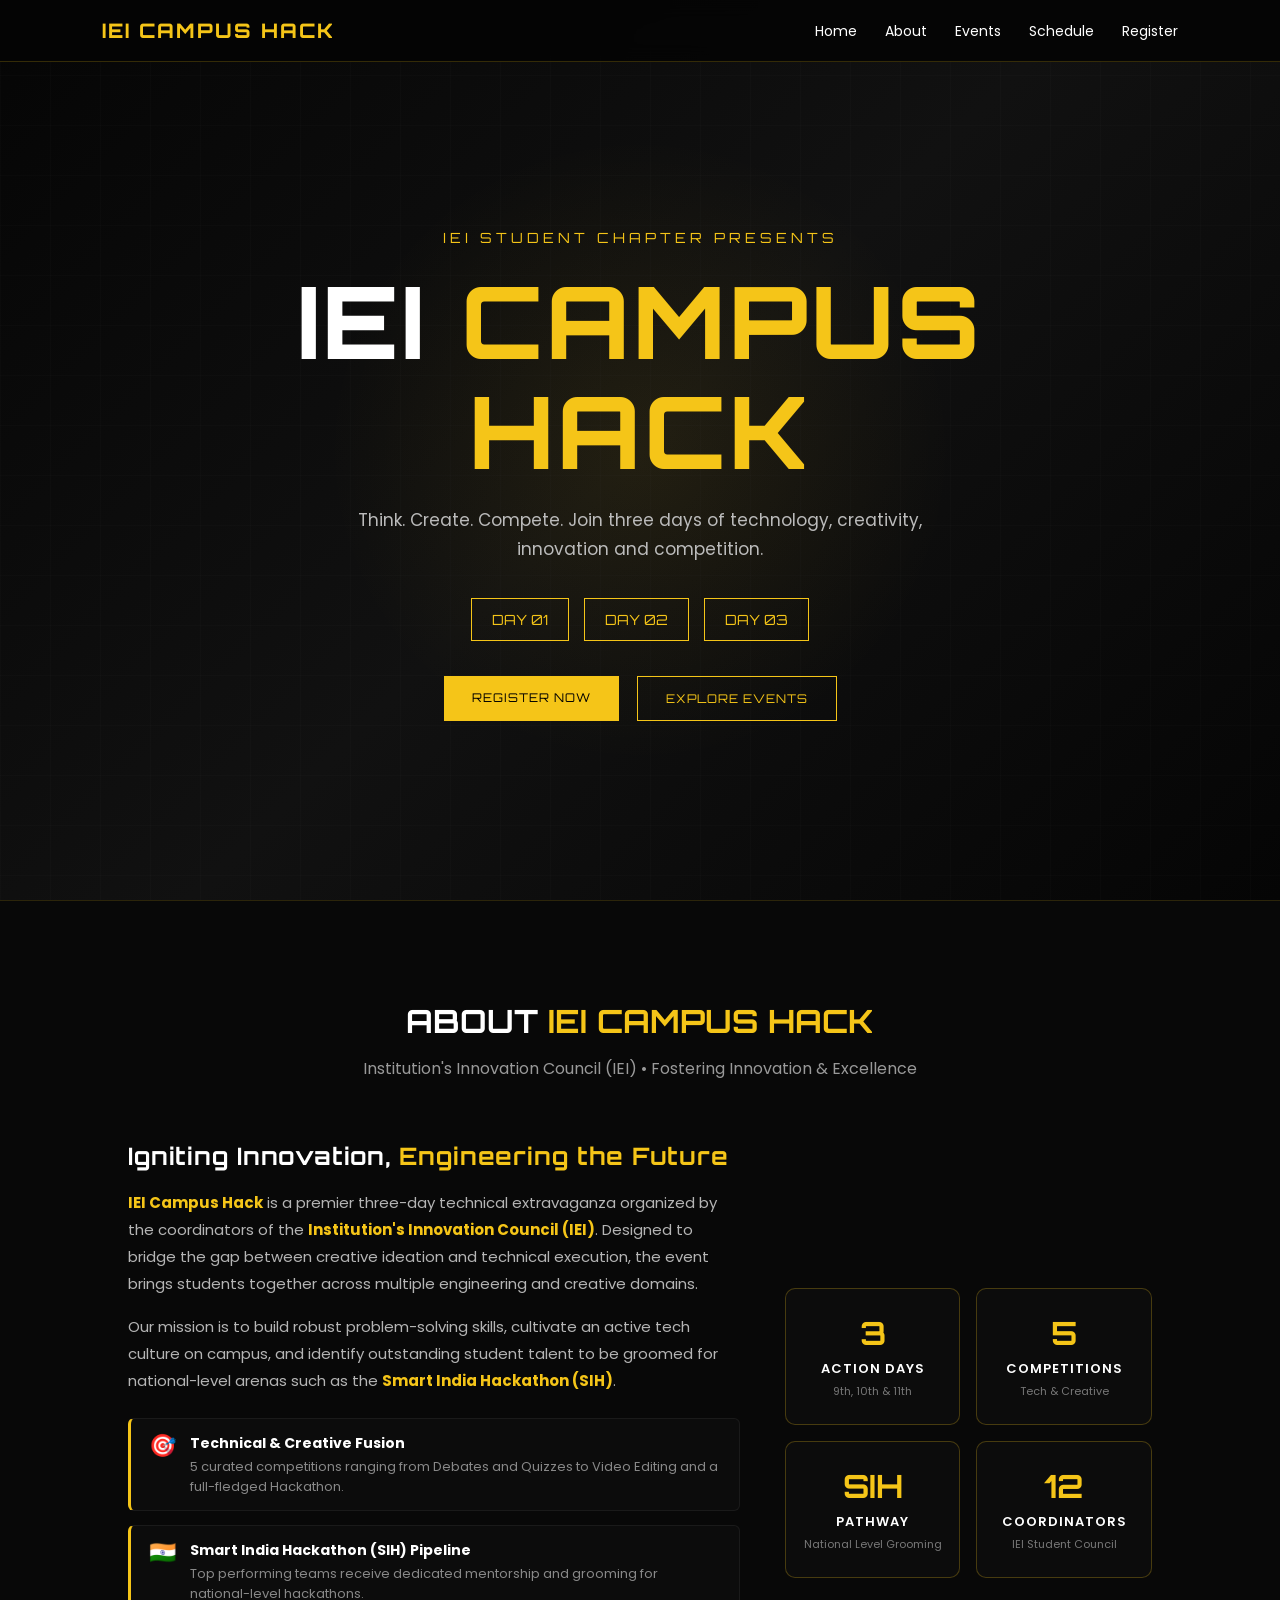
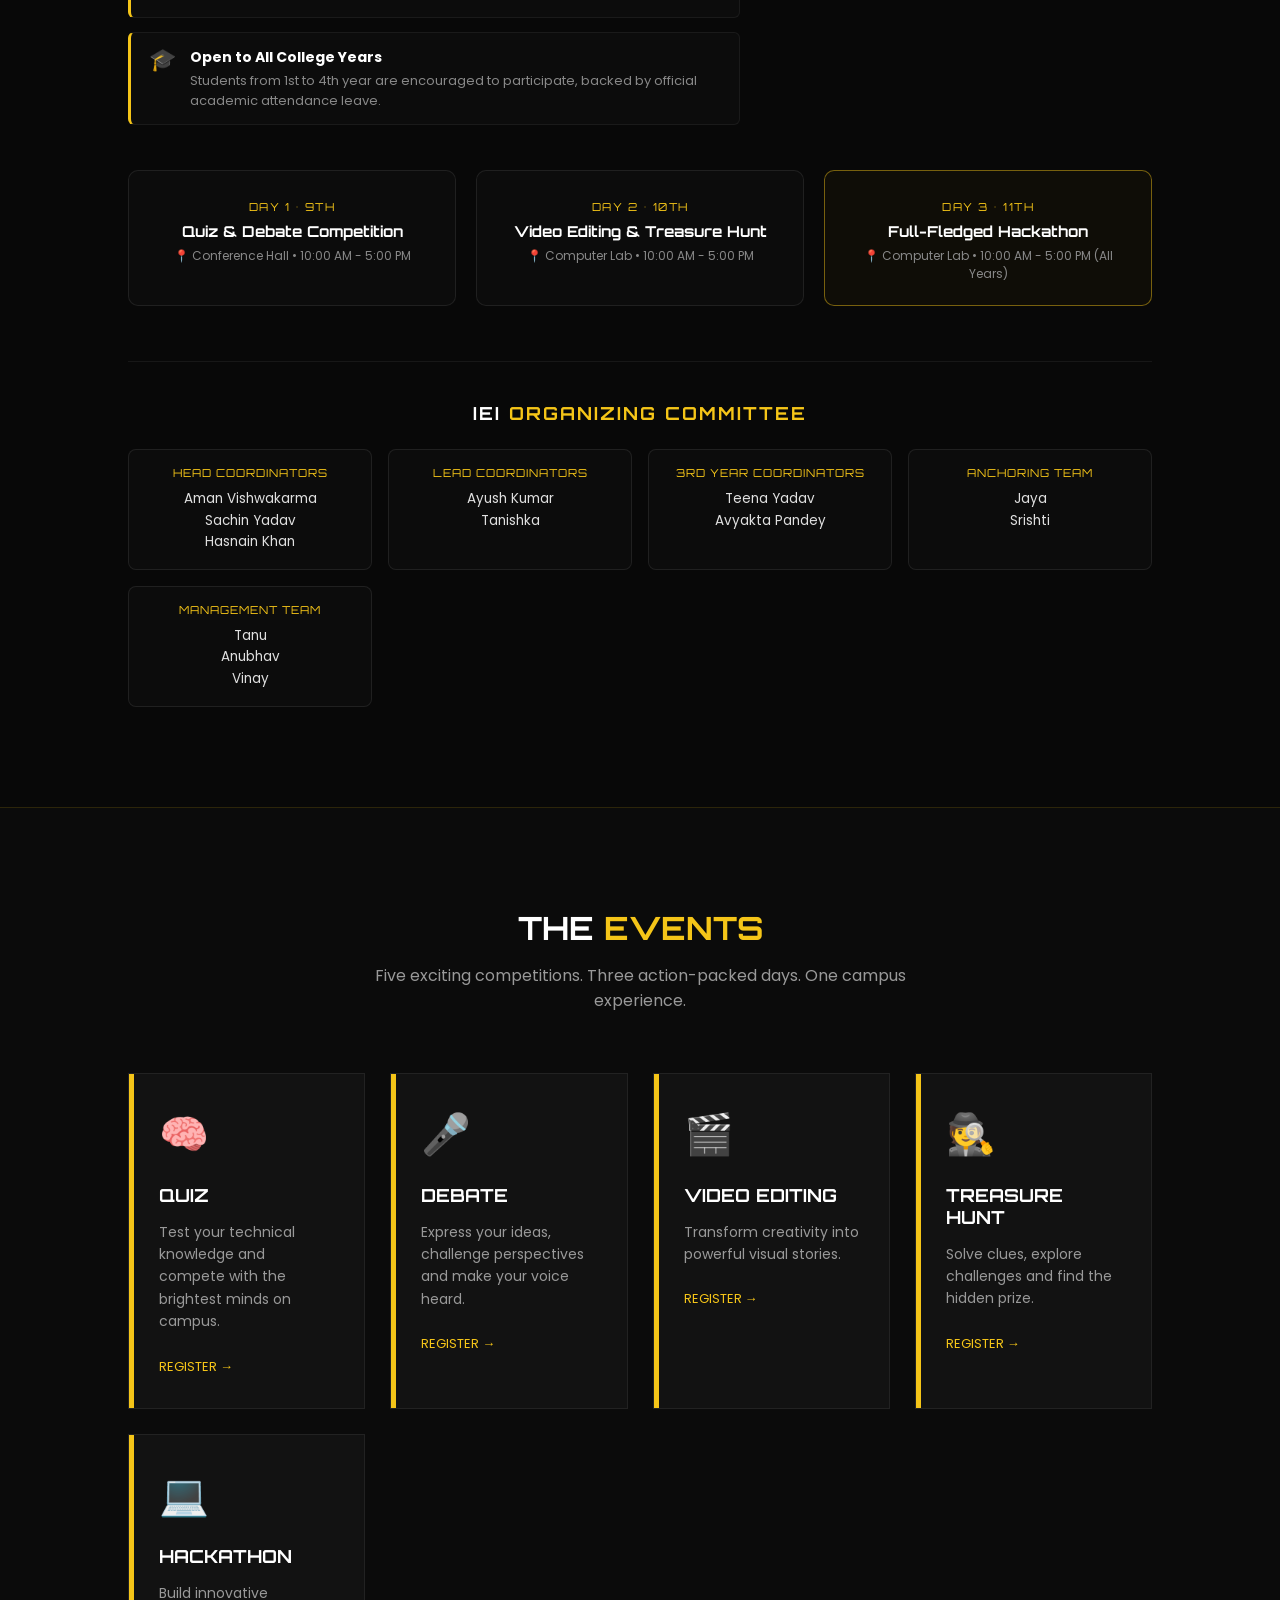
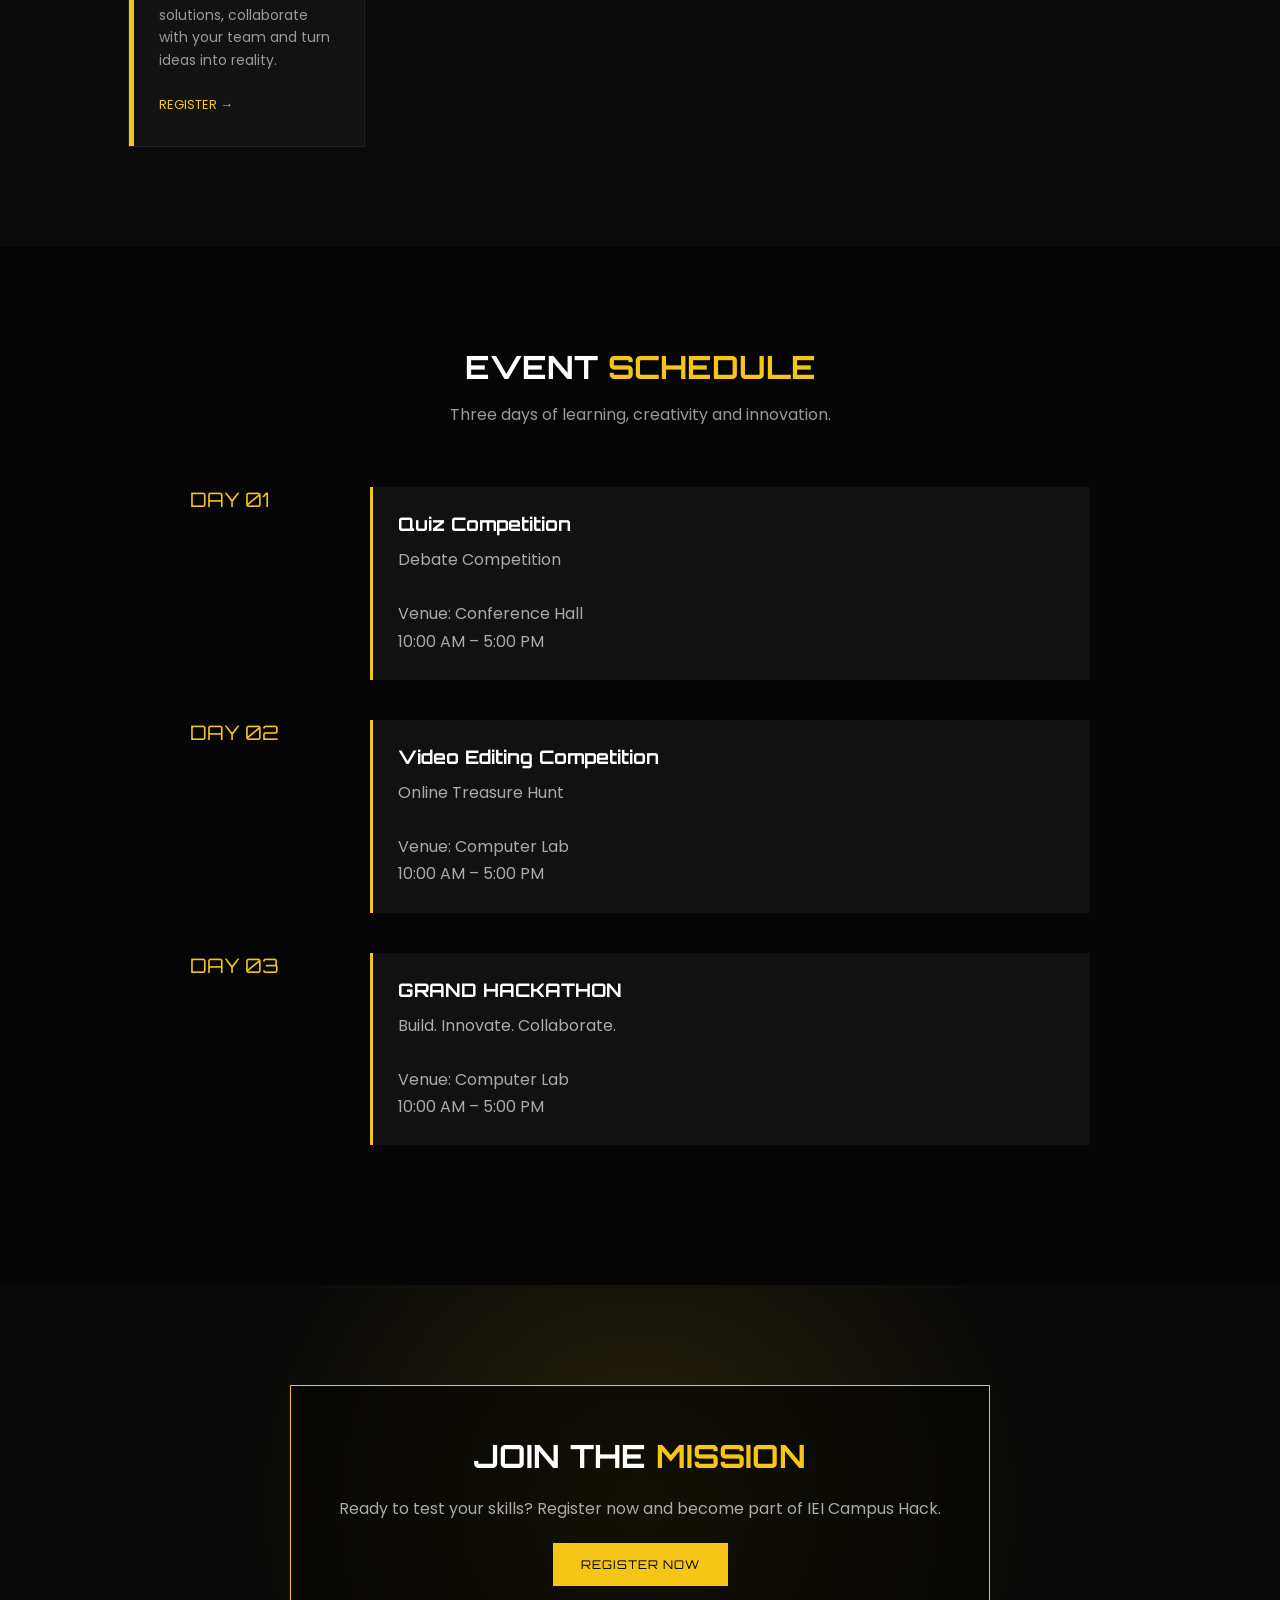
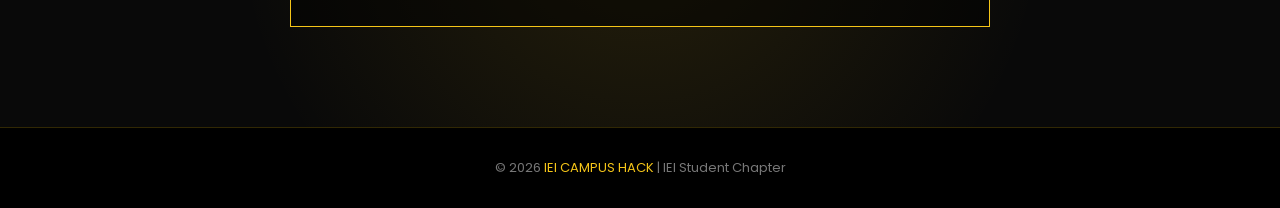
==== index.html @ ccffdd4f "about added" ====
<!DOCTYPE html>
<html lang="en">
<head>
    <meta charset="UTF-8">
    <meta http-equiv="refresh" content="0; url=landing_page.html">
    <title>IEI Campus Hack 2026</title>
    <script>
        window.location.replace("landing_page.html");
    </script>
</head>
<body>
    <p>Redirecting to <a href="landing_page.html">IEI Campus Hack 2026</a>...</p>
</body>
</html>
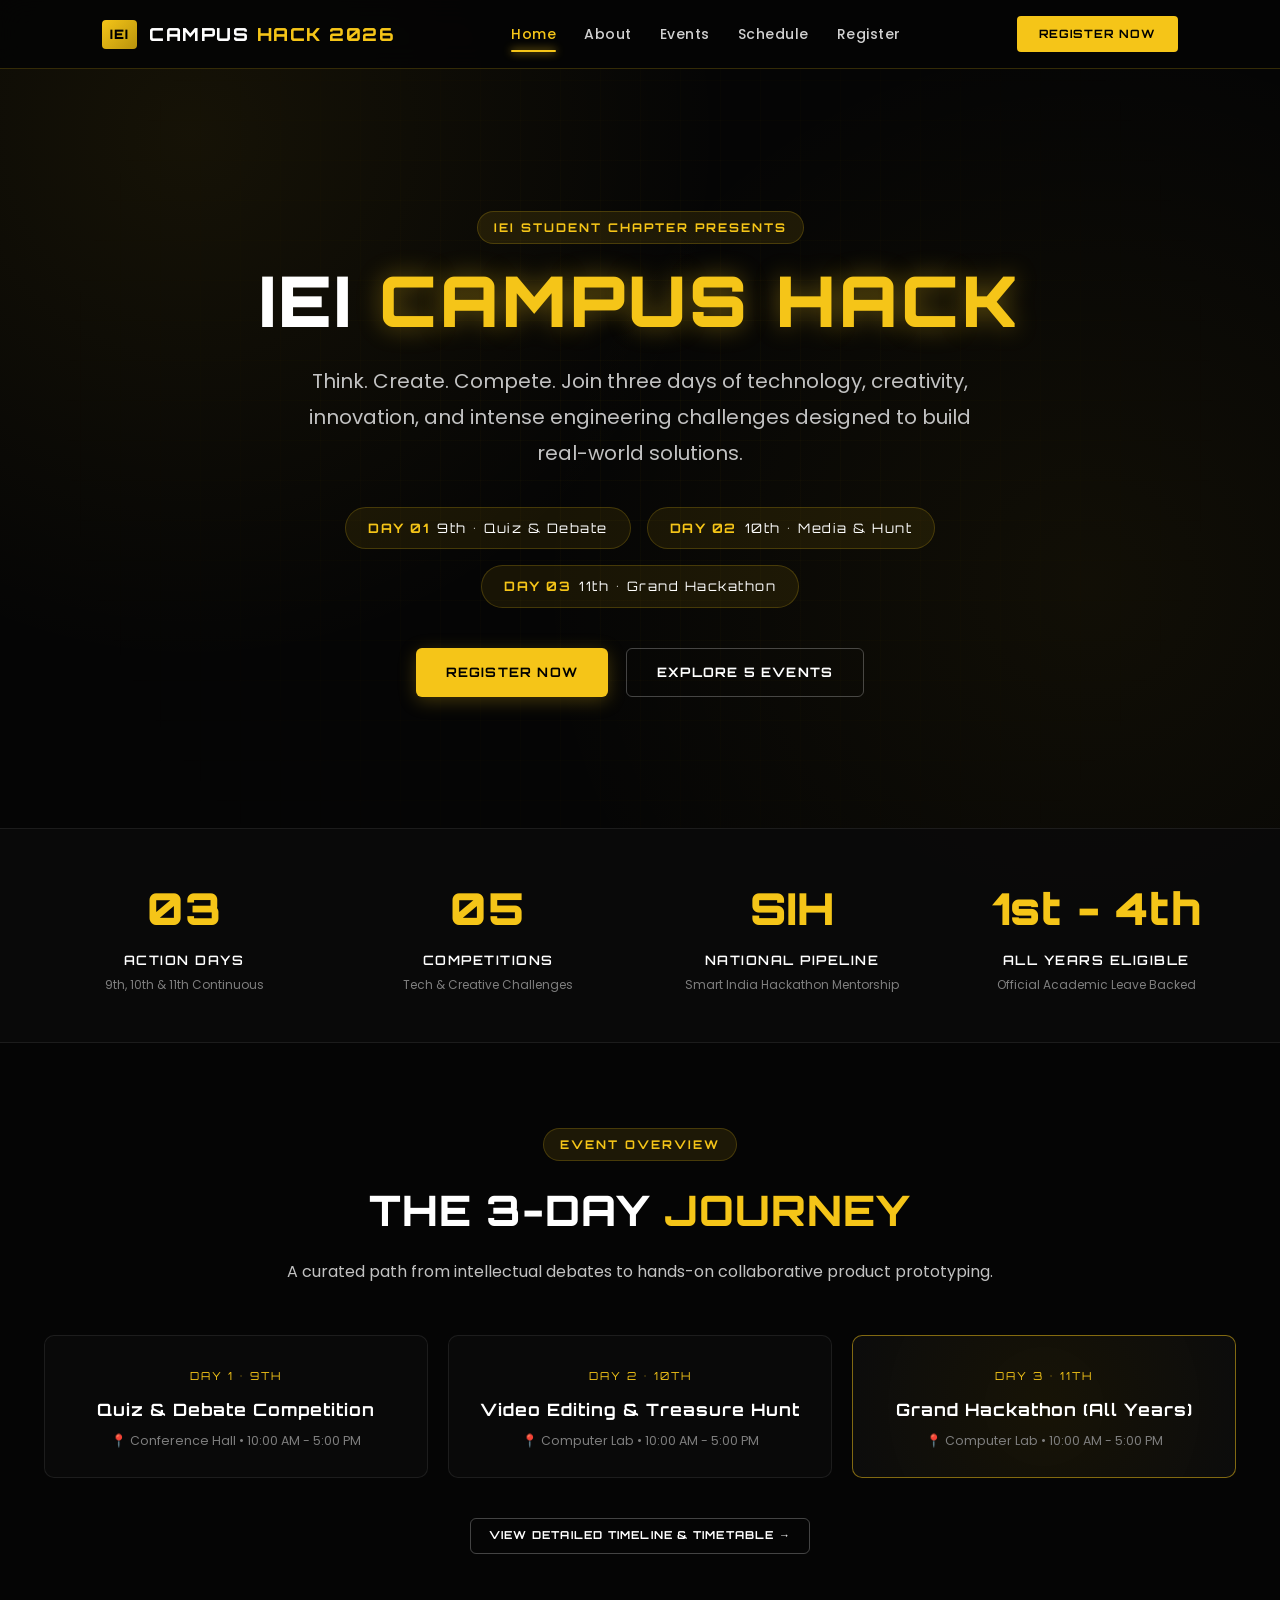
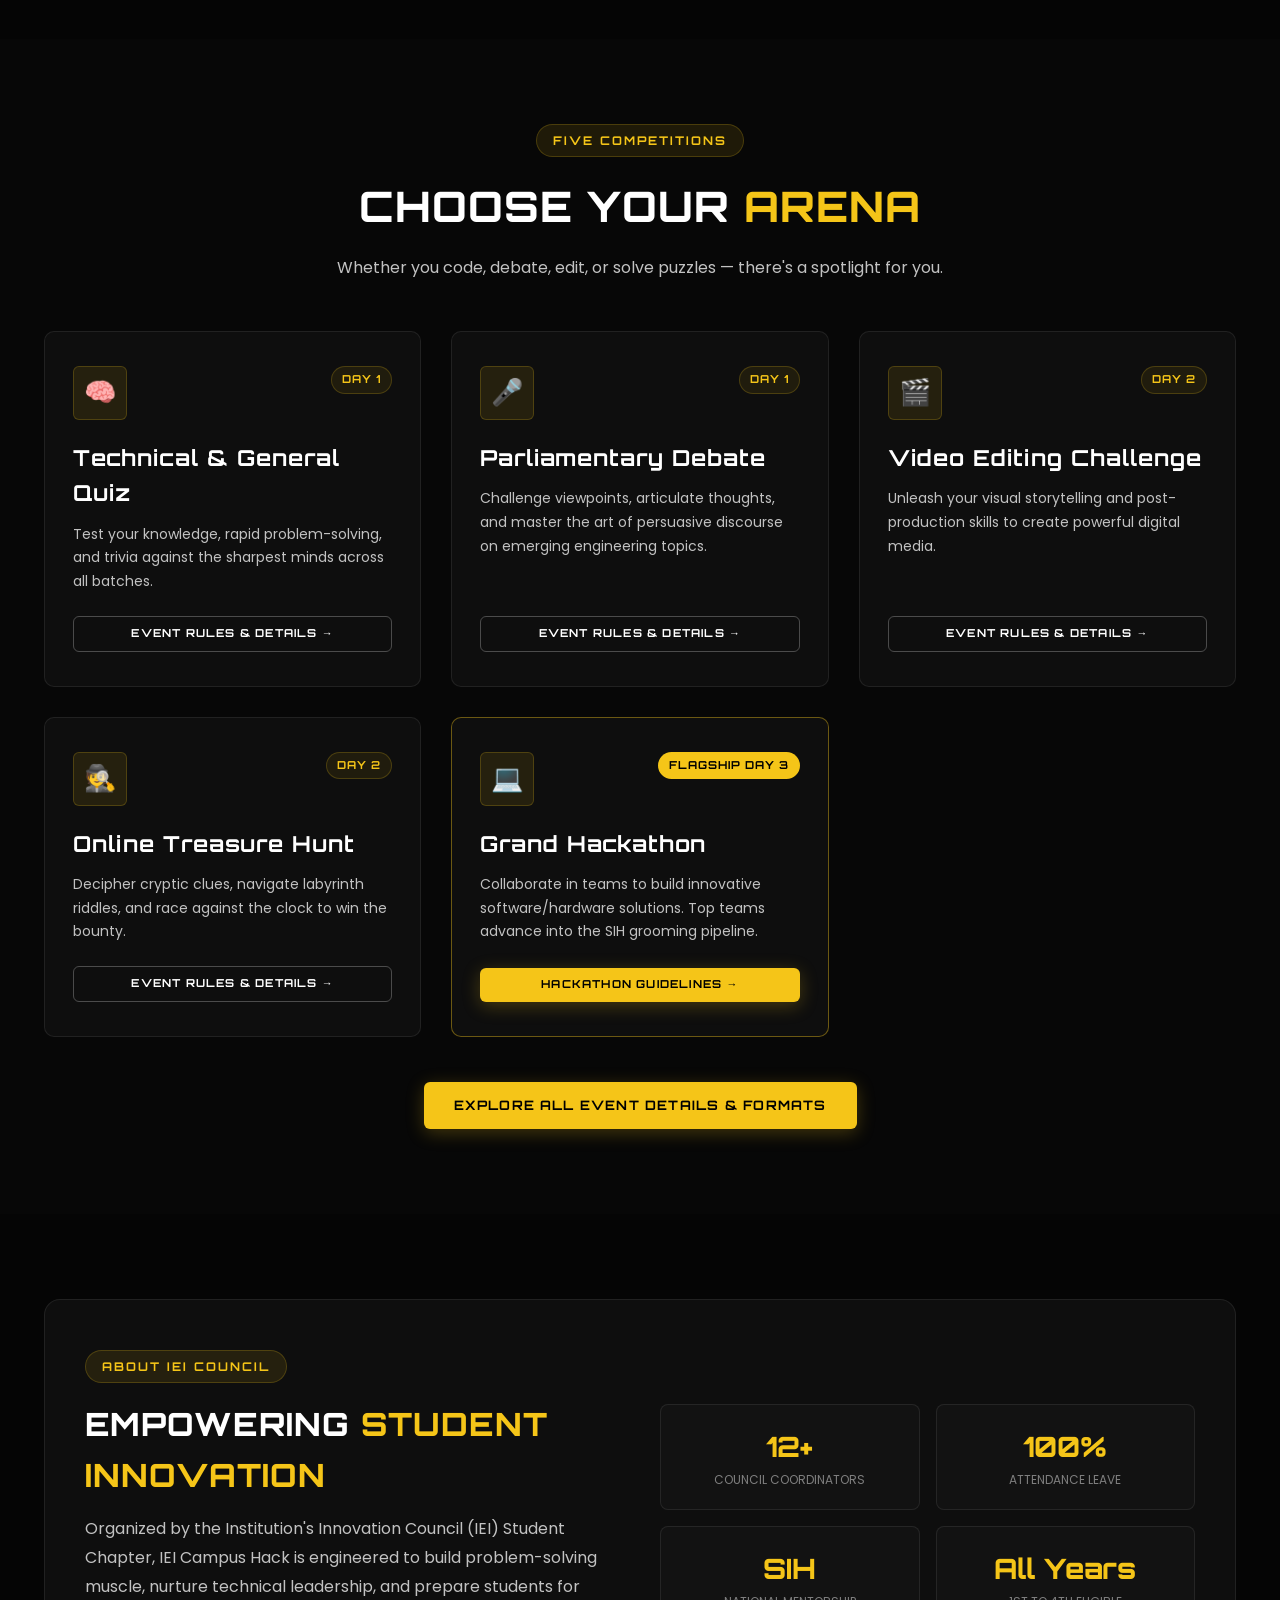
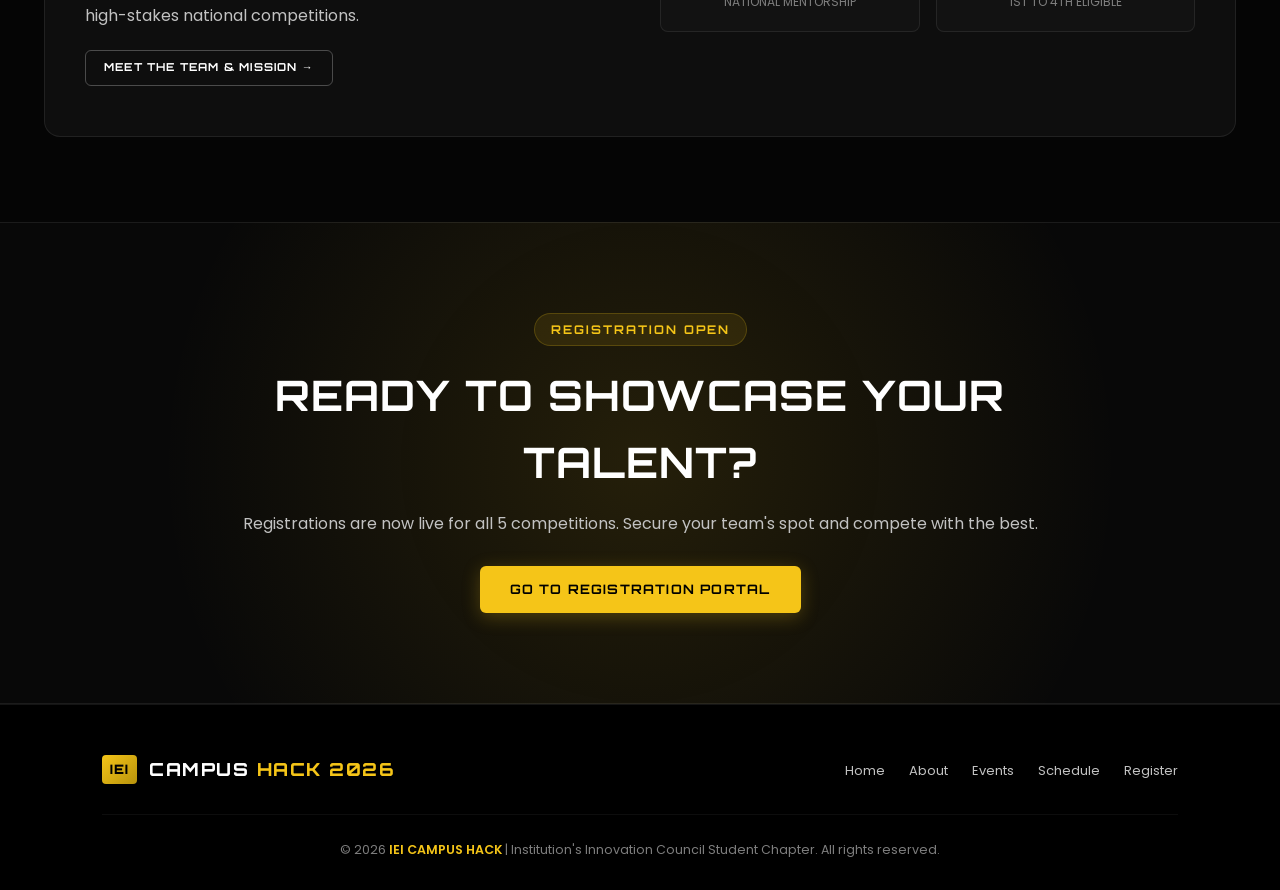
==== commit 94ad8866: "Google Forms added" ====
--- a/index.html
+++ b/index.html
@@ -2,13 +2,299 @@
 <html lang="en">
 <head>
     <meta charset="UTF-8">
-    <meta http-equiv="refresh" content="0; url=landing_page.html">
-    <title>IEI Campus Hack 2026</title>
-    <script>
-        window.location.replace("landing_page.html");
-    </script>
+    <meta name="viewport" content="width=device-width, initial-scale=1.0">
+    <title>IEI Campus Hack 2026 | Think. Create. Compete.</title>
+    <meta name="description" content="Official website of IEI Campus Hack 2026. A premier 3-day technical fest featuring Quiz, Debate, Video Editing, Treasure Hunt, and Grand Hackathon.">
+    <link rel="stylesheet" href="css/style.css">
 </head>
 <body>
-    <p>Redirecting to <a href="landing_page.html">IEI Campus Hack 2026</a>...</p>
+
+    <!-- =========================
+         NAVBAR
+    ========================== -->
+    <nav>
+        <a href="index.html" class="nav-brand">
+            <span class="logo-badge">IEI</span>
+            <div class="logo-text">CAMPUS <span>HACK 2026</span></div>
+        </a>
+
+        <ul class="nav-links">
+            <li><a href="index.html" class="active">Home</a></li>
+            <li><a href="about.html">About</a></li>
+            <li><a href="events.html">Events</a></li>
+            <li><a href="schedule.html">Schedule</a></li>
+            <li><a href="register.html">Register</a></li>
+        </ul>
+
+        <div style="display: flex; align-items: center; gap: 14px;">
+            <a href="register.html" class="nav-cta">REGISTER NOW</a>
+            <button class="mobile-menu-btn" aria-label="Toggle navigation menu">☰</button>
+        </div>
+    </nav>
+
+    <main>
+        <!-- =========================
+             HERO SECTION
+        ========================== -->
+        <section class="home-hero">
+            <div class="home-hero-content">
+                <div class="section-tag">IEI STUDENT CHAPTER PRESENTS</div>
+                <h1>IEI <span>CAMPUS HACK</span></h1>
+                <p class="lead">
+                    Think. Create. Compete. Join three days of technology, creativity, innovation, and intense engineering challenges designed to build real-world solutions.
+                </p>
+
+                <div class="hero-dates-strip">
+                    <div class="date-pill">
+                        <strong>DAY 01</strong> 9th • Quiz & Debate
+                    </div>
+                    <div class="date-pill">
+                        <strong>DAY 02</strong> 10th • Media & Hunt
+                    </div>
+                    <div class="date-pill">
+                        <strong>DAY 03</strong> 11th • Grand Hackathon
+                    </div>
+                </div>
+
+                <div class="hero-cta-buttons">
+                    <a href="register.html" class="btn btn-primary">REGISTER NOW</a>
+                    <a href="events.html" class="btn btn-secondary">EXPLORE 5 EVENTS</a>
+                </div>
+            </div>
+        </section>
+
+        <!-- =========================
+             STATS STRIP
+        ========================== -->
+        <section class="stats-strip">
+            <div class="container">
+                <div class="stats-grid">
+                    <div class="stat-item">
+                        <h3>03</h3>
+                        <p>Action Days</p>
+                        <span>9th, 10th & 11th Continuous</span>
+                    </div>
+                    <div class="stat-item">
+                        <h3>05</h3>
+                        <p>Competitions</p>
+                        <span>Tech & Creative Challenges</span>
+                    </div>
+                    <div class="stat-item">
+                        <h3>SIH</h3>
+                        <p>National Pipeline</p>
+                        <span>Smart India Hackathon Mentorship</span>
+                    </div>
+                    <div class="stat-item">
+                        <h3>1st - 4th</h3>
+                        <p>All Years Eligible</p>
+                        <span>Official Academic Leave Backed</span>
+                    </div>
+                </div>
+            </div>
+        </section>
+
+        <!-- =========================
+             3-DAY JOURNEY OVERVIEW
+        ========================== -->
+        <section class="section-padding">
+            <div class="container">
+                <div class="section-header">
+                    <div class="section-tag">Event Overview</div>
+                    <h2 class="section-title">THE 3-DAY <span>JOURNEY</span></h2>
+                    <p class="section-subtitle">A curated path from intellectual debates to hands-on collaborative product prototyping.</p>
+                </div>
+
+                <div class="day-overview-strip">
+                    <div class="day-badge-card">
+                        <span class="day-tag">Day 1 • 9th</span>
+                        <h4>Quiz & Debate Competition</h4>
+                        <small>📍 Conference Hall • 10:00 AM - 5:00 PM</small>
+                    </div>
+
+                    <div class="day-badge-card">
+                        <span class="day-tag">Day 2 • 10th</span>
+                        <h4>Video Editing & Treasure Hunt</h4>
+                        <small>📍 Computer Lab • 10:00 AM - 5:00 PM</small>
+                    </div>
+
+                    <div class="day-badge-card highlight">
+                        <span class="day-tag">Day 3 • 11th</span>
+                        <h4>Grand Hackathon (All Years)</h4>
+                        <small>📍 Computer Lab • 10:00 AM - 5:00 PM</small>
+                    </div>
+                </div>
+
+                <div style="text-align: center; margin-top: 30px;">
+                    <a href="schedule.html" class="btn btn-secondary btn-sm">VIEW DETAILED TIMELINE & TIMETABLE →</a>
+                </div>
+            </div>
+        </section>
+
+        <!-- =========================
+             FEATURED EVENTS TEASER
+        ========================== -->
+        <section class="section-padding" style="background: rgba(10, 10, 10, 0.5);">
+            <div class="container">
+                <div class="section-header">
+                    <div class="section-tag">Five Competitions</div>
+                    <h2 class="section-title">CHOOSE YOUR <span>ARENA</span></h2>
+                    <p class="section-subtitle">Whether you code, debate, edit, or solve puzzles — there's a spotlight for you.</p>
+                </div>
+
+                <div class="events-grid">
+                    <!-- QUIZ -->
+                    <div class="event-card">
+                        <div>
+                            <div class="event-card-header">
+                                <div class="event-icon-box">🧠</div>
+                                <span class="event-day-badge">DAY 1</span>
+                            </div>
+                            <h3>Technical & General Quiz</h3>
+                            <p>Test your knowledge, rapid problem-solving, and trivia against the sharpest minds across all batches.</p>
+                        </div>
+                        <div class="card-action">
+                            <a href="events.html#quiz" class="btn btn-secondary btn-sm" style="width: 100%;">EVENT RULES & DETAILS →</a>
+                        </div>
+                    </div>
+
+                    <!-- DEBATE -->
+                    <div class="event-card">
+                        <div>
+                            <div class="event-card-header">
+                                <div class="event-icon-box">🎤</div>
+                                <span class="event-day-badge">DAY 1</span>
+                            </div>
+                            <h3>Parliamentary Debate</h3>
+                            <p>Challenge viewpoints, articulate thoughts, and master the art of persuasive discourse on emerging engineering topics.</p>
+                        </div>
+                        <div class="card-action">
+                            <a href="events.html#debate" class="btn btn-secondary btn-sm" style="width: 100%;">EVENT RULES & DETAILS →</a>
+                        </div>
+                    </div>
+
+                    <!-- VIDEO EDITING -->
+                    <div class="event-card">
+                        <div>
+                            <div class="event-card-header">
+                                <div class="event-icon-box">🎬</div>
+                                <span class="event-day-badge">DAY 2</span>
+                            </div>
+                            <h3>Video Editing Challenge</h3>
+                            <p>Unleash your visual storytelling and post-production skills to create powerful digital media.</p>
+                        </div>
+                        <div class="card-action">
+                            <a href="events.html#video" class="btn btn-secondary btn-sm" style="width: 100%;">EVENT RULES & DETAILS →</a>
+                        </div>
+                    </div>
+
+                    <!-- TREASURE HUNT -->
+                    <div class="event-card">
+                        <div>
+                            <div class="event-card-header">
+                                <div class="event-icon-box">🕵️</div>
+                                <span class="event-day-badge">DAY 2</span>
+                            </div>
+                            <h3>Online Treasure Hunt</h3>
+                            <p>Decipher cryptic clues, navigate labyrinth riddles, and race against the clock to win the bounty.</p>
+                        </div>
+                        <div class="card-action">
+                            <a href="events.html#hunt" class="btn btn-secondary btn-sm" style="width: 100%;">EVENT RULES & DETAILS →</a>
+                        </div>
+                    </div>
+
+                    <!-- HACKATHON -->
+                    <div class="event-card" style="border-color: rgba(245, 197, 24, 0.4);">
+                        <div>
+                            <div class="event-card-header">
+                                <div class="event-icon-box">💻</div>
+                                <span class="event-day-badge" style="background: var(--gold); color: #000;">FLAGSHIP DAY 3</span>
+                            </div>
+                            <h3>Grand Hackathon</h3>
+                            <p>Collaborate in teams to build innovative software/hardware solutions. Top teams advance into the SIH grooming pipeline.</p>
+                        </div>
+                        <div class="card-action">
+                            <a href="events.html#hackathon" class="btn btn-primary btn-sm" style="width: 100%;">HACKATHON GUIDELINES →</a>
+                        </div>
+                    </div>
+                </div>
+
+                <div style="text-align: center; margin-top: 45px;">
+                    <a href="events.html" class="btn btn-primary">EXPLORE ALL EVENT DETAILS & FORMATS</a>
+                </div>
+            </div>
+        </section>
+
+        <!-- =========================
+             ABOUT TEASER
+        ========================== -->
+        <section class="section-padding">
+            <div class="container">
+                <div style="background: var(--bg-card); border: 1px solid var(--border-card); border-radius: var(--radius-lg); padding: 50px 40px; display: grid; grid-template-columns: repeat(auto-fit, minmax(300px, 1fr)); gap: 40px; align-items: center;">
+                    <div>
+                        <div class="section-tag">About IEI Council</div>
+                        <h2 class="section-title" style="font-size: 32px;">EMPOWERING <span>STUDENT INNOVATION</span></h2>
+                        <p style="color: var(--text-secondary); margin-bottom: 20px; line-height: 1.8;">
+                            Organized by the Institution's Innovation Council (IEI) Student Chapter, IEI Campus Hack is engineered to build problem-solving muscle, nurture technical leadership, and prepare students for high-stakes national competitions.
+                        </p>
+                        <a href="about.html" class="btn btn-secondary btn-sm">MEET THE TEAM & MISSION →</a>
+                    </div>
+                    <div style="display: grid; grid-template-columns: 1fr 1fr; gap: 16px;">
+                        <div style="background: rgba(255, 255, 255, 0.02); border: 1px solid var(--border-card); border-radius: 8px; padding: 20px; text-align: center;">
+                            <div style="font-size: 28px; font-weight: 800; color: var(--gold); font-family: var(--font-heading);">12+</div>
+                            <div style="font-size: 12px; color: var(--text-muted); text-transform: uppercase;">Council Coordinators</div>
+                        </div>
+                        <div style="background: rgba(255, 255, 255, 0.02); border: 1px solid var(--border-card); border-radius: 8px; padding: 20px; text-align: center;">
+                            <div style="font-size: 28px; font-weight: 800; color: var(--gold); font-family: var(--font-heading);">100%</div>
+                            <div style="font-size: 12px; color: var(--text-muted); text-transform: uppercase;">Attendance Leave</div>
+                        </div>
+                        <div style="background: rgba(255, 255, 255, 0.02); border: 1px solid var(--border-card); border-radius: 8px; padding: 20px; text-align: center;">
+                            <div style="font-size: 28px; font-weight: 800; color: var(--gold); font-family: var(--font-heading);">SIH</div>
+                            <div style="font-size: 12px; color: var(--text-muted); text-transform: uppercase;">National Mentorship</div>
+                        </div>
+                        <div style="background: rgba(255, 255, 255, 0.02); border: 1px solid var(--border-card); border-radius: 8px; padding: 20px; text-align: center;">
+                            <div style="font-size: 28px; font-weight: 800; color: var(--gold); font-family: var(--font-heading);">All Years</div>
+                            <div style="font-size: 12px; color: var(--text-muted); text-transform: uppercase;">1st to 4th Eligible</div>
+                        </div>
+                    </div>
+                </div>
+            </div>
+        </section>
+
+        <!-- =========================
+             CALL TO ACTION
+        ========================== -->
+        <section class="cta-banner">
+            <div class="cta-box">
+                <div class="section-tag">Registration Open</div>
+                <h2>READY TO SHOWCASE <span>YOUR TALENT?</span></h2>
+                <p>Registrations are now live for all 5 competitions. Secure your team's spot and compete with the best.</p>
+                <a href="register.html" class="btn btn-primary">GO TO REGISTRATION PORTAL</a>
+            </div>
+        </section>
+    </main>
+
+    <!-- =========================
+         FOOTER
+    ========================== -->
+    <footer>
+        <div class="footer-content">
+            <div class="nav-brand">
+                <span class="logo-badge">IEI</span>
+                <div class="logo-text">CAMPUS <span>HACK 2026</span></div>
+            </div>
+            <ul class="footer-links">
+                <li><a href="index.html">Home</a></li>
+                <li><a href="about.html">About</a></li>
+                <li><a href="events.html">Events</a></li>
+                <li><a href="schedule.html">Schedule</a></li>
+                <li><a href="register.html">Register</a></li>
+            </ul>
+        </div>
+        <div class="footer-bottom">
+            © 2026 <span>IEI CAMPUS HACK</span> | Institution's Innovation Council Student Chapter. All rights reserved.
+        </div>
+    </footer>
+
+    <script src="js/main.js"></script>
 </body>
 </html>
--- a/css/style.css
+++ b/css/style.css
@@ -0,0 +1,1284 @@
+/* ============================================================
+   IEI CAMPUS HACK 2026 - UNIFIED DESIGN SYSTEM
+   ============================================================ */
+
+@import url('https://fonts.googleapis.com/css2?family=Orbitron:wght@400;500;600;700;800;900&family=Poppins:wght@300;400;500;600;700&display=swap');
+
+:root {
+    --bg-main: #050505;
+    --bg-surface: #0a0a0a;
+    --bg-card: rgba(18, 18, 18, 0.75);
+    --bg-card-hover: rgba(26, 26, 26, 0.85);
+    --gold: #f5c518;
+    --gold-glow: rgba(245, 197, 24, 0.28);
+    --gold-light: #ffdf6d;
+    --gold-dark: #b8930c;
+    --border-subtle: rgba(245, 197, 24, 0.2);
+    --border-card: rgba(255, 255, 255, 0.08);
+    --border-hover: rgba(245, 197, 24, 0.45);
+    --text-primary: #ffffff;
+    --text-secondary: #c2c2c2;
+    --text-muted: #7e7e7e;
+    --radius-sm: 6px;
+    --radius-md: 10px;
+    --radius-lg: 16px;
+    --transition: all 0.3s cubic-bezier(0.16, 1, 0.3, 1);
+    --font-heading: 'Orbitron', sans-serif;
+    --font-body: 'Poppins', sans-serif;
+}
+
+/* ============================================================
+   RESET & BASE
+   ============================================================ */
+* {
+    margin: 0;
+    padding: 0;
+    box-sizing: border-box;
+}
+
+html {
+    scroll-behavior: smooth;
+}
+
+body {
+    font-family: var(--font-body);
+    background-color: var(--bg-main);
+    color: var(--text-primary);
+    overflow-x: hidden;
+    line-height: 1.6;
+    background-image: 
+        radial-gradient(circle at 15% 15%, rgba(245, 197, 24, 0.07) 0%, transparent 40%),
+        radial-gradient(circle at 85% 65%, rgba(245, 197, 24, 0.05) 0%, transparent 45%);
+    background-attachment: fixed;
+    min-height: 100vh;
+    display: flex;
+    flex-direction: column;
+}
+
+main {
+    flex: 1;
+}
+
+a {
+    text-decoration: none;
+    color: inherit;
+    transition: var(--transition);
+}
+
+ul {
+    list-style: none;
+}
+
+img {
+    max-width: 100%;
+    display: block;
+}
+
+/* ============================================================
+   TYPOGRAPHY UTILITIES
+   ============================================================ */
+h1, h2, h3, h4, h5, h6 {
+    font-family: var(--font-heading);
+    letter-spacing: 1px;
+}
+
+.text-gold {
+    color: var(--gold);
+}
+
+.section-header {
+    text-align: center;
+    max-width: 800px;
+    margin: 0 auto 50px auto;
+}
+
+.section-tag {
+    display: inline-block;
+    font-family: var(--font-heading);
+    font-size: 12px;
+    font-weight: 700;
+    color: var(--gold);
+    letter-spacing: 2px;
+    text-transform: uppercase;
+    background: rgba(245, 197, 24, 0.1);
+    border: 1px solid var(--border-subtle);
+    padding: 6px 16px;
+    border-radius: 30px;
+    margin-bottom: 16px;
+}
+
+.section-title {
+    font-size: clamp(28px, 4vw, 42px);
+    font-weight: 800;
+    color: #fff;
+    margin-bottom: 14px;
+}
+
+.section-title span {
+    color: var(--gold);
+}
+
+.section-subtitle {
+    color: var(--text-secondary);
+    font-size: clamp(14px, 1.6vw, 16px);
+    line-height: 1.7;
+}
+
+/* ============================================================
+   NAVBAR
+   ============================================================ */
+nav {
+    position: fixed;
+    top: 0;
+    left: 0;
+    width: 100%;
+    z-index: 1000;
+    display: flex;
+    justify-content: space-between;
+    align-items: center;
+    padding: 16px 8%;
+    background: rgba(5, 5, 5, 0.92);
+    backdrop-filter: blur(14px);
+    -webkit-backdrop-filter: blur(14px);
+    border-bottom: 1px solid var(--border-subtle);
+}
+
+.nav-brand {
+    display: flex;
+    align-items: center;
+    gap: 12px;
+}
+
+.logo-badge {
+    background: linear-gradient(135deg, var(--gold), var(--gold-dark));
+    color: #000;
+    font-family: var(--font-heading);
+    font-weight: 900;
+    font-size: 13px;
+    padding: 4px 8px;
+    border-radius: 4px;
+    letter-spacing: 1px;
+}
+
+.logo-text {
+    font-family: var(--font-heading);
+    font-size: 18px;
+    font-weight: 800;
+    color: #fff;
+    letter-spacing: 1.5px;
+}
+
+.logo-text span {
+    color: var(--gold);
+}
+
+.nav-links {
+    display: flex;
+    list-style: none;
+    align-items: center;
+    gap: 28px;
+}
+
+.nav-links a {
+    font-size: 14px;
+    font-weight: 500;
+    color: #d1d1d1;
+    letter-spacing: 0.5px;
+    position: relative;
+    padding: 6px 0;
+}
+
+.nav-links a:hover,
+.nav-links a.active {
+    color: var(--gold);
+}
+
+.nav-links a.active::after {
+    content: '';
+    position: absolute;
+    bottom: -2px;
+    left: 0;
+    width: 100%;
+    height: 2px;
+    background: var(--gold);
+    border-radius: 2px;
+    box-shadow: 0 0 8px var(--gold);
+}
+
+.nav-cta {
+    padding: 9px 22px;
+    background: var(--gold);
+    color: #000 !important;
+    font-family: var(--font-heading);
+    font-size: 11.5px;
+    font-weight: 700;
+    border-radius: 4px;
+    letter-spacing: 1px;
+    transition: var(--transition);
+    display: inline-block;
+}
+
+.nav-cta:hover {
+    background: #fff;
+    box-shadow: 0 0 16px rgba(255, 255, 255, 0.4);
+    transform: translateY(-2px);
+}
+
+.mobile-menu-btn {
+    display: none;
+    background: transparent;
+    border: none;
+    color: #fff;
+    font-size: 24px;
+    cursor: pointer;
+}
+
+/* ============================================================
+   BUTTONS
+   ============================================================ */
+.btn {
+    display: inline-flex;
+    align-items: center;
+    justify-content: center;
+    gap: 10px;
+    padding: 13px 30px;
+    border-radius: var(--radius-sm);
+    font-family: var(--font-heading);
+    font-size: 13px;
+    font-weight: 700;
+    letter-spacing: 1.2px;
+    text-transform: uppercase;
+    transition: var(--transition);
+    cursor: pointer;
+    border: none;
+}
+
+.btn-primary {
+    background: var(--gold);
+    color: #000;
+    box-shadow: 0 4px 18px rgba(245, 197, 24, 0.25);
+}
+
+.btn-primary:hover {
+    background: #ffffff;
+    box-shadow: 0 0 24px rgba(255, 255, 255, 0.4);
+    transform: translateY(-3px);
+}
+
+.btn-secondary {
+    background: transparent;
+    color: #ffffff;
+    border: 1px solid rgba(255, 255, 255, 0.25);
+}
+
+.btn-secondary:hover {
+    border-color: var(--gold);
+    color: var(--gold);
+    background: rgba(245, 197, 24, 0.06);
+    transform: translateY(-3px);
+}
+
+.btn-sm {
+    padding: 8px 18px;
+    font-size: 11px;
+}
+
+/* ============================================================
+   HERO / PAGE BANNER
+   ============================================================ */
+.page-banner {
+    padding: 140px 8% 60px;
+    text-align: center;
+    position: relative;
+    background: 
+        radial-gradient(circle at center top, rgba(245, 197, 24, 0.12), transparent 60%),
+        linear-gradient(180deg, #0a0a0a 0%, #050505 100%);
+    border-bottom: 1px solid var(--border-card);
+}
+
+.page-banner h1 {
+    font-size: clamp(32px, 5vw, 56px);
+    font-weight: 900;
+    margin-bottom: 16px;
+    color: #fff;
+}
+
+.page-banner h1 span {
+    color: var(--gold);
+    text-shadow: 0 0 25px rgba(245, 197, 24, 0.3);
+}
+
+.page-banner p {
+    font-size: clamp(15px, 2vw, 18px);
+    color: var(--text-secondary);
+    max-width: 720px;
+    margin: 0 auto;
+    line-height: 1.7;
+}
+
+/* ============================================================
+   HOME HERO SECTION
+   ============================================================ */
+.home-hero {
+    min-height: 92vh;
+    display: flex;
+    align-items: center;
+    justify-content: center;
+    padding: 140px 8% 60px;
+    text-align: center;
+    position: relative;
+}
+
+.home-hero::before {
+    content: "";
+    position: absolute;
+    inset: 0;
+    background-image: 
+        linear-gradient(rgba(245, 197, 24, 0.03) 1px, transparent 1px),
+        linear-gradient(90deg, rgba(245, 197, 24, 0.03) 1px, transparent 1px);
+    background-size: 40px 40px;
+    z-index: 0;
+    mask-image: radial-gradient(circle at center, black, transparent 80%);
+}
+
+.home-hero-content {
+    position: relative;
+    z-index: 1;
+    max-width: 900px;
+}
+
+.home-hero-content h1 {
+    font-size: clamp(38px, 6vw, 70px);
+    font-weight: 900;
+    letter-spacing: 3px;
+    line-height: 1.15;
+    margin-bottom: 22px;
+}
+
+.home-hero-content h1 span {
+    color: var(--gold);
+    text-shadow: 0 0 25px rgba(245, 197, 24, 0.4);
+}
+
+.home-hero-content .lead {
+    font-size: clamp(16px, 2vw, 20px);
+    color: var(--text-secondary);
+    max-width: 680px;
+    margin: 0 auto 36px;
+    line-height: 1.8;
+}
+
+.hero-dates-strip {
+    display: inline-flex;
+    gap: 16px;
+    margin-bottom: 40px;
+    flex-wrap: wrap;
+    justify-content: center;
+}
+
+.date-pill {
+    background: rgba(245, 197, 24, 0.08);
+    border: 1px solid var(--border-subtle);
+    padding: 10px 22px;
+    border-radius: 30px;
+    font-family: var(--font-heading);
+    font-size: 13px;
+    letter-spacing: 1.5px;
+    color: #fff;
+    display: flex;
+    align-items: center;
+    gap: 8px;
+}
+
+.date-pill strong {
+    color: var(--gold);
+}
+
+.hero-cta-buttons {
+    display: flex;
+    justify-content: center;
+    gap: 18px;
+    flex-wrap: wrap;
+}
+
+/* ============================================================
+   CONTAINER & SECTIONS
+   ============================================================ */
+.container {
+    width: 100%;
+    max-width: 1240px;
+    margin: 0 auto;
+    padding: 0 24px;
+}
+
+.section-padding {
+    padding: 85px 0;
+}
+
+/* ============================================================
+   EVENT CARDS
+   ============================================================ */
+.events-grid {
+    display: grid;
+    grid-template-columns: repeat(auto-fit, minmax(320px, 1fr));
+    gap: 30px;
+}
+
+.event-card {
+    background: var(--bg-card);
+    border: 1px solid var(--border-card);
+    border-radius: var(--radius-md);
+    padding: 34px 28px;
+    transition: var(--transition);
+    display: flex;
+    flex-direction: column;
+    justify-content: space-between;
+    position: relative;
+    overflow: hidden;
+}
+
+.event-card::before {
+    content: '';
+    position: absolute;
+    top: 0;
+    left: 0;
+    width: 100%;
+    height: 3px;
+    background: linear-gradient(90deg, transparent, var(--gold), transparent);
+    opacity: 0;
+    transition: var(--transition);
+}
+
+.event-card:hover {
+    border-color: var(--border-hover);
+    transform: translateY(-6px);
+    box-shadow: 0 14px 34px rgba(0, 0, 0, 0.5), 0 0 20px rgba(245, 197, 24, 0.08);
+}
+
+.event-card:hover::before {
+    opacity: 1;
+}
+
+.event-card-header {
+    display: flex;
+    justify-content: space-between;
+    align-items: flex-start;
+    margin-bottom: 20px;
+}
+
+.event-icon-box {
+    width: 54px;
+    height: 54px;
+    border-radius: var(--radius-sm);
+    background: rgba(245, 197, 24, 0.1);
+    border: 1px solid var(--border-subtle);
+    display: flex;
+    align-items: center;
+    justify-content: center;
+    font-size: 26px;
+}
+
+.event-day-badge {
+    font-family: var(--font-heading);
+    font-size: 11px;
+    font-weight: 700;
+    color: var(--gold);
+    letter-spacing: 1px;
+    background: rgba(245, 197, 24, 0.08);
+    border: 1px solid var(--border-subtle);
+    padding: 4px 10px;
+    border-radius: 20px;
+}
+
+.event-card h3 {
+    font-size: 22px;
+    font-weight: 700;
+    color: #fff;
+    margin-bottom: 12px;
+}
+
+.event-card p {
+    color: var(--text-secondary);
+    font-size: 14px;
+    line-height: 1.7;
+    margin-bottom: 22px;
+}
+
+.event-meta {
+    display: flex;
+    flex-direction: column;
+    gap: 8px;
+    padding: 14px 0;
+    margin-bottom: 20px;
+    border-top: 1px solid var(--border-card);
+    border-bottom: 1px solid var(--border-card);
+    font-size: 12.5px;
+    color: var(--text-muted);
+}
+
+.event-meta-item {
+    display: flex;
+    align-items: center;
+    gap: 8px;
+}
+
+.event-meta-item strong {
+    color: #e0e0e0;
+}
+
+.event-card .card-action {
+    margin-top: auto;
+}
+
+/* ============================================================
+   DAY OVERVIEW & SCHEDULE
+   ============================================================ */
+.day-overview-strip {
+    display: grid;
+    grid-template-columns: repeat(auto-fit, minmax(280px, 1fr));
+    gap: 20px;
+    margin: 40px 0;
+}
+
+.day-badge-card {
+    background: rgba(255, 255, 255, 0.02);
+    border: 1px solid var(--border-card);
+    border-radius: var(--radius-md);
+    padding: 26px 22px;
+    text-align: center;
+    transition: var(--transition);
+}
+
+.day-badge-card:hover {
+    border-color: var(--border-hover);
+    transform: translateY(-4px);
+    background: rgba(245, 197, 24, 0.03);
+}
+
+.day-badge-card.highlight {
+    border-color: rgba(245, 197, 24, 0.5);
+    background: radial-gradient(circle at center, rgba(245, 197, 24, 0.08) 0%, rgba(20, 20, 20, 0.5) 100%);
+}
+
+.day-badge-card .day-tag {
+    font-family: var(--font-heading);
+    font-size: 11px;
+    color: var(--gold);
+    letter-spacing: 2px;
+    text-transform: uppercase;
+    margin-bottom: 10px;
+    display: inline-block;
+}
+
+.day-badge-card h4 {
+    font-size: 17px;
+    color: #fff;
+    margin-bottom: 8px;
+}
+
+.day-badge-card small {
+    color: var(--text-muted);
+    font-size: 12.5px;
+    display: block;
+}
+
+/* Schedule Timeline Rows */
+.timeline-tabs {
+    display: flex;
+    justify-content: center;
+    gap: 12px;
+    margin-bottom: 40px;
+    flex-wrap: wrap;
+}
+
+.timeline-tab-btn {
+    background: rgba(255, 255, 255, 0.04);
+    border: 1px solid var(--border-card);
+    color: var(--text-secondary);
+    font-family: var(--font-heading);
+    font-size: 12px;
+    padding: 10px 22px;
+    border-radius: 30px;
+    cursor: pointer;
+    transition: var(--transition);
+}
+
+.timeline-tab-btn:hover,
+.timeline-tab-btn.active {
+    background: var(--gold);
+    color: #000;
+    border-color: var(--gold);
+    font-weight: 700;
+}
+
+.schedule-row {
+    background: var(--bg-card);
+    border: 1px solid var(--border-card);
+    border-radius: var(--radius-md);
+    margin-bottom: 18px;
+    padding: 24px 28px;
+    display: grid;
+    grid-template-columns: 180px 1fr auto;
+    align-items: center;
+    gap: 24px;
+    transition: var(--transition);
+}
+
+.schedule-row:hover {
+    border-color: var(--border-hover);
+    transform: translateX(4px);
+    box-shadow: 0 8px 24px rgba(0, 0, 0, 0.4);
+}
+
+.schedule-time {
+    font-family: var(--font-heading);
+    font-size: 13px;
+    color: var(--gold);
+    font-weight: 700;
+    letter-spacing: 1px;
+}
+
+.schedule-info h4 {
+    font-size: 18px;
+    color: #fff;
+    margin-bottom: 6px;
+}
+
+.schedule-info p {
+    color: var(--text-secondary);
+    font-size: 13.5px;
+}
+
+.schedule-venue-badge {
+    background: rgba(255, 255, 255, 0.05);
+    border: 1px solid var(--border-card);
+    padding: 6px 14px;
+    border-radius: 20px;
+    font-size: 12px;
+    color: #e0e0e0;
+    white-space: nowrap;
+}
+
+/* ============================================================
+   STATS STRIP
+   ============================================================ */
+.stats-strip {
+    background: rgba(10, 10, 10, 0.85);
+    border-top: 1px solid var(--border-card);
+    border-bottom: 1px solid var(--border-card);
+    padding: 45px 0;
+}
+
+.stats-grid {
+    display: grid;
+    grid-template-columns: repeat(auto-fit, minmax(200px, 1fr));
+    gap: 24px;
+    text-align: center;
+}
+
+.stat-item h3 {
+    font-size: clamp(34px, 4vw, 44px);
+    color: var(--gold);
+    font-weight: 900;
+    margin-bottom: 6px;
+}
+
+.stat-item p {
+    font-size: 13px;
+    text-transform: uppercase;
+    letter-spacing: 1.5px;
+    color: #fff;
+    font-weight: 600;
+    font-family: var(--font-heading);
+}
+
+.stat-item span {
+    font-size: 12px;
+    color: var(--text-muted);
+}
+
+/* ============================================================
+   COMMITTEE CARDS
+   ============================================================ */
+.committee-grid {
+    display: grid;
+    grid-template-columns: repeat(auto-fit, minmax(220px, 1fr));
+    gap: 20px;
+}
+
+.committee-card {
+    background: var(--bg-card);
+    border: 1px solid var(--border-card);
+    border-radius: var(--radius-md);
+    padding: 22px 18px;
+    text-align: center;
+    transition: var(--transition);
+}
+
+.committee-card:hover {
+    border-color: var(--border-hover);
+    transform: translateY(-4px);
+}
+
+.committee-role {
+    font-family: var(--font-heading);
+    font-size: 12px;
+    color: var(--gold);
+    letter-spacing: 1.5px;
+    text-transform: uppercase;
+    margin-bottom: 10px;
+    font-weight: 700;
+}
+
+.committee-names {
+    color: #e6e6e6;
+    font-size: 14px;
+    line-height: 1.8;
+}
+
+/* ============================================================
+   REGISTRATION PAGE UTILITIES
+   ============================================================ */
+.registration-container {
+    max-width: 860px;
+    margin: 0 auto;
+}
+
+.reg-card {
+    background: var(--bg-card);
+    border: 1px solid var(--border-subtle);
+    border-radius: var(--radius-lg);
+    padding: 44px;
+    box-shadow: 0 16px 40px rgba(0, 0, 0, 0.6);
+}
+
+.reg-steps {
+    display: grid;
+    grid-template-columns: repeat(auto-fit, minmax(200px, 1fr));
+    gap: 20px;
+    margin-bottom: 40px;
+}
+
+.step-box {
+    background: rgba(255, 255, 255, 0.02);
+    border: 1px solid var(--border-card);
+    border-radius: var(--radius-sm);
+    padding: 20px 16px;
+    text-align: center;
+}
+
+.step-num {
+    font-family: var(--font-heading);
+    color: var(--gold);
+    font-size: 24px;
+    font-weight: 800;
+    margin-bottom: 8px;
+}
+
+.step-box h4 {
+    font-size: 14px;
+    color: #fff;
+    margin-bottom: 6px;
+}
+
+.step-box p {
+    font-size: 12px;
+    color: var(--text-muted);
+}
+
+.info-alert {
+    background: rgba(245, 197, 24, 0.08);
+    border: 1px solid var(--border-subtle);
+    border-radius: var(--radius-sm);
+    padding: 16px 20px;
+    display: flex;
+    align-items: center;
+    gap: 14px;
+    margin-bottom: 30px;
+}
+
+.info-alert-icon {
+    font-size: 24px;
+    color: var(--gold);
+}
+
+.info-alert-text {
+    font-size: 13.5px;
+    color: var(--text-secondary);
+}
+
+.info-alert-text strong {
+    color: #fff;
+}
+
+.accordion-item {
+    background: rgba(255, 255, 255, 0.02);
+    border: 1px solid var(--border-card);
+    border-radius: var(--radius-sm);
+    margin-bottom: 12px;
+    overflow: hidden;
+}
+
+.accordion-header {
+    width: 100%;
+    padding: 16px 20px;
+    text-align: left;
+    background: transparent;
+    border: none;
+    color: #fff;
+    font-family: var(--font-heading);
+    font-size: 14px;
+    font-weight: 600;
+    cursor: pointer;
+    display: flex;
+    justify-content: space-between;
+    align-items: center;
+}
+
+.accordion-header:hover {
+    color: var(--gold);
+}
+
+.accordion-content {
+    padding: 0 20px 18px 20px;
+    font-size: 13.5px;
+    color: var(--text-secondary);
+    line-height: 1.7;
+    display: none;
+}
+
+.accordion-item.active .accordion-content {
+    display: block;
+}
+
+.accordion-item.active .accordion-icon {
+    transform: rotate(180deg);
+}
+
+/* ============================================================
+   CTA BANNER
+   ============================================================ */
+.cta-banner {
+    text-align: center;
+    padding: 90px 24px;
+    background: 
+        radial-gradient(circle at center, rgba(245, 197, 24, 0.12) 0%, transparent 70%),
+        #080808;
+    border-top: 1px solid var(--border-card);
+    border-bottom: 1px solid var(--border-card);
+}
+
+.cta-box {
+    max-width: 800px;
+    margin: 0 auto;
+}
+
+.cta-box h2 {
+    font-size: clamp(28px, 4vw, 42px);
+    margin-bottom: 14px;
+}
+
+.cta-box p {
+    color: var(--text-secondary);
+    font-size: 16px;
+    margin-bottom: 30px;
+}
+
+/* ============================================================
+   FOOTER
+   ============================================================ */
+footer {
+    background: #000000;
+    border-top: 1px solid var(--border-card);
+    padding: 50px 8% 30px;
+    color: var(--text-muted);
+}
+
+.footer-content {
+    display: flex;
+    justify-content: space-between;
+    align-items: center;
+    flex-wrap: wrap;
+    gap: 30px;
+    padding-bottom: 30px;
+    border-bottom: 1px solid rgba(255, 255, 255, 0.05);
+}
+
+.footer-links {
+    display: flex;
+    gap: 24px;
+    list-style: none;
+    flex-wrap: wrap;
+}
+
+.footer-links a {
+    color: var(--text-secondary);
+    font-size: 13px;
+}
+
+.footer-links a:hover {
+    color: var(--gold);
+}
+
+.footer-bottom {
+    text-align: center;
+    padding-top: 25px;
+    font-size: 12.5px;
+}
+
+.footer-bottom span {
+    color: var(--gold);
+    font-weight: 600;
+}
+
+/* ============================================================
+   RESPONSIVE DESIGN
+   ============================================================ */
+@media (max-width: 900px) {
+    nav {
+        padding: 16px 5%;
+    }
+
+    .mobile-menu-btn {
+        display: block;
+    }
+
+    .nav-links {
+        position: fixed;
+        top: 66px;
+        left: 0;
+        width: 100%;
+        background: rgba(5, 5, 5, 0.98);
+        backdrop-filter: blur(20px);
+        flex-direction: column;
+        padding: 30px 20px;
+        gap: 20px;
+        border-bottom: 1px solid var(--border-subtle);
+        transform: translateY(-150%);
+        transition: transform 0.3s ease;
+    }
+
+    .nav-links.active {
+        transform: translateY(0);
+    }
+
+    .schedule-row {
+        grid-template-columns: 1fr;
+        gap: 12px;
+    }
+
+    .page-banner {
+        padding: 120px 5% 50px;
+    }
+
+    .reg-card {
+        padding: 28px 20px;
+    }
+}
+
+/* ============================================================
+   REGISTRATION MODAL SYSTEM
+   ============================================================ */
+.reg-modal-overlay {
+    position: fixed;
+    inset: 0;
+    z-index: 2000;
+    display: flex;
+    align-items: center;
+    justify-content: center;
+    background: rgba(4, 4, 4, 0.88);
+    backdrop-filter: blur(14px);
+    -webkit-backdrop-filter: blur(14px);
+    opacity: 0;
+    pointer-events: none;
+    transition: opacity 0.3s cubic-bezier(0.16, 1, 0.3, 1);
+    padding: 16px;
+}
+
+.reg-modal-overlay.active {
+    opacity: 1;
+    pointer-events: auto;
+}
+
+.reg-modal-dialog {
+    background: #0d0d0d;
+    border: 1px solid var(--border-subtle);
+    border-radius: var(--radius-lg);
+    box-shadow: 0 25px 65px rgba(0, 0, 0, 0.95), 0 0 35px rgba(245, 197, 24, 0.15);
+    width: 100%;
+    max-width: 860px;
+    max-height: 92vh;
+    display: flex;
+    flex-direction: column;
+    overflow: hidden;
+    transform: scale(0.94) translateY(18px);
+    transition: transform 0.3s cubic-bezier(0.16, 1, 0.3, 1);
+}
+
+.reg-modal-overlay.active .reg-modal-dialog {
+    transform: scale(1) translateY(0);
+}
+
+.reg-modal-header {
+    padding: 16px 22px;
+    background: rgba(18, 18, 18, 0.96);
+    border-bottom: 1px solid var(--border-card);
+    display: flex;
+    justify-content: space-between;
+    align-items: center;
+    gap: 14px;
+    flex-wrap: wrap;
+}
+
+.reg-modal-info {
+    display: flex;
+    flex-direction: column;
+    gap: 2px;
+}
+
+.reg-modal-badge {
+    display: inline-block;
+    align-self: flex-start;
+    font-size: 10.5px;
+    font-weight: 700;
+    color: #000;
+    background: var(--gold);
+    padding: 2px 8px;
+    border-radius: 3px;
+    font-family: var(--font-heading);
+    letter-spacing: 0.5px;
+    text-transform: uppercase;
+}
+
+.reg-modal-title {
+    font-family: var(--font-heading);
+    font-size: 17px;
+    color: #fff;
+    font-weight: 700;
+    letter-spacing: 0.5px;
+    display: flex;
+    align-items: center;
+    gap: 8px;
+    margin: 2px 0 0 0;
+}
+
+.reg-modal-subtitle {
+    font-size: 12px;
+    color: var(--text-secondary);
+}
+
+.reg-modal-actions {
+    display: flex;
+    align-items: center;
+    gap: 10px;
+}
+
+.reg-modal-newtab-btn {
+    display: inline-flex;
+    align-items: center;
+    gap: 6px;
+    padding: 7px 14px;
+    font-size: 11.5px;
+    font-weight: 600;
+    font-family: var(--font-heading);
+    color: var(--gold);
+    background: rgba(245, 197, 24, 0.08);
+    border: 1px solid var(--border-subtle);
+    border-radius: var(--radius-sm);
+    text-decoration: none;
+    transition: var(--transition);
+    cursor: pointer;
+}
+
+.reg-modal-newtab-btn:hover {
+    background: var(--gold);
+    color: #000;
+    box-shadow: 0 0 16px var(--gold-glow);
+}
+
+.reg-modal-close-btn {
+    background: rgba(255, 255, 255, 0.06);
+    border: 1px solid var(--border-card);
+    color: #fff;
+    width: 34px;
+    height: 34px;
+    border-radius: 50%;
+    display: flex;
+    align-items: center;
+    justify-content: center;
+    cursor: pointer;
+    font-size: 15px;
+    transition: var(--transition);
+}
+
+.reg-modal-close-btn:hover {
+    background: rgba(245, 197, 24, 0.2);
+    border-color: var(--gold);
+    color: var(--gold);
+    transform: rotate(90deg);
+}
+
+.reg-modal-tabs {
+    display: flex;
+    gap: 6px;
+    padding: 10px 22px;
+    background: rgba(10, 10, 10, 0.9);
+    border-bottom: 1px solid var(--border-card);
+    overflow-x: auto;
+    scrollbar-width: none;
+    -webkit-overflow-scrolling: touch;
+}
+
+.reg-modal-tabs::-webkit-scrollbar {
+    display: none;
+}
+
+.reg-modal-tab {
+    padding: 5px 12px;
+    font-size: 11px;
+    font-family: var(--font-heading);
+    background: transparent;
+    border: 1px solid var(--border-card);
+    color: var(--text-muted);
+    border-radius: 20px;
+    cursor: pointer;
+    white-space: nowrap;
+    transition: var(--transition);
+}
+
+.reg-modal-tab:hover {
+    color: #fff;
+    border-color: rgba(255, 255, 255, 0.25);
+}
+
+.reg-modal-tab.active {
+    background: rgba(245, 197, 24, 0.15);
+    border-color: var(--gold);
+    color: var(--gold);
+    font-weight: 700;
+    box-shadow: 0 0 10px rgba(245, 197, 24, 0.18);
+}
+
+.reg-modal-body {
+    position: relative;
+    flex: 1;
+    min-height: 500px;
+    max-height: calc(92vh - 165px);
+    background: #080808;
+    overflow: hidden;
+    display: flex;
+    flex-direction: column;
+}
+
+.reg-modal-loader {
+    position: absolute;
+    inset: 0;
+    display: flex;
+    flex-direction: column;
+    align-items: center;
+    justify-content: center;
+    background: #080808;
+    z-index: 5;
+    transition: opacity 0.3s ease, visibility 0.3s ease;
+}
+
+.reg-modal-loader.hidden {
+    opacity: 0;
+    visibility: hidden;
+    pointer-events: none;
+}
+
+.reg-spinner {
+    width: 42px;
+    height: 42px;
+    border: 3px solid rgba(245, 197, 24, 0.18);
+    border-top-color: var(--gold);
+    border-radius: 50%;
+    animation: regSpin 0.75s linear infinite;
+    margin-bottom: 14px;
+}
+
+@keyframes regSpin {
+    to {
+        transform: rotate(360deg);
+    }
+}
+
+.reg-loader-text {
+    font-family: var(--font-heading);
+    font-size: 11.5px;
+    color: var(--gold);
+    letter-spacing: 1px;
+    text-transform: uppercase;
+}
+
+.reg-modal-iframe {
+    width: 100%;
+    height: 100%;
+    border: none;
+    flex: 1;
+    min-height: 500px;
+    background: #fff;
+}
+
+.reg-modal-footer {
+    padding: 10px 22px;
+    background: rgba(14, 14, 14, 0.96);
+    border-top: 1px solid var(--border-card);
+    display: flex;
+    justify-content: space-between;
+    align-items: center;
+    flex-wrap: wrap;
+    gap: 10px;
+    font-size: 11.5px;
+    color: var(--text-muted);
+}
+
+.reg-modal-footer a {
+    color: var(--gold);
+    text-decoration: underline;
+    text-underline-offset: 3px;
+    font-weight: 500;
+}
+
+.reg-modal-footer a:hover {
+    color: var(--gold-light);
+}
+
+@media (max-width: 768px) {
+    .reg-modal-overlay {
+        padding: 8px;
+    }
+
+    .reg-modal-dialog {
+        max-height: 96vh;
+        border-radius: var(--radius-md);
+    }
+
+    .reg-modal-header {
+        padding: 12px 16px;
+    }
+
+    .reg-modal-title {
+        font-size: 15px;
+    }
+
+    .reg-modal-tabs {
+        padding: 8px 16px;
+    }
+
+    .reg-modal-body {
+        min-height: 400px;
+        max-height: calc(96vh - 160px);
+    }
+
+    .reg-modal-iframe {
+        min-height: 400px;
+    }
+
+    .reg-modal-footer {
+        padding: 8px 16px;
+        font-size: 10.5px;
+    }
+}
+
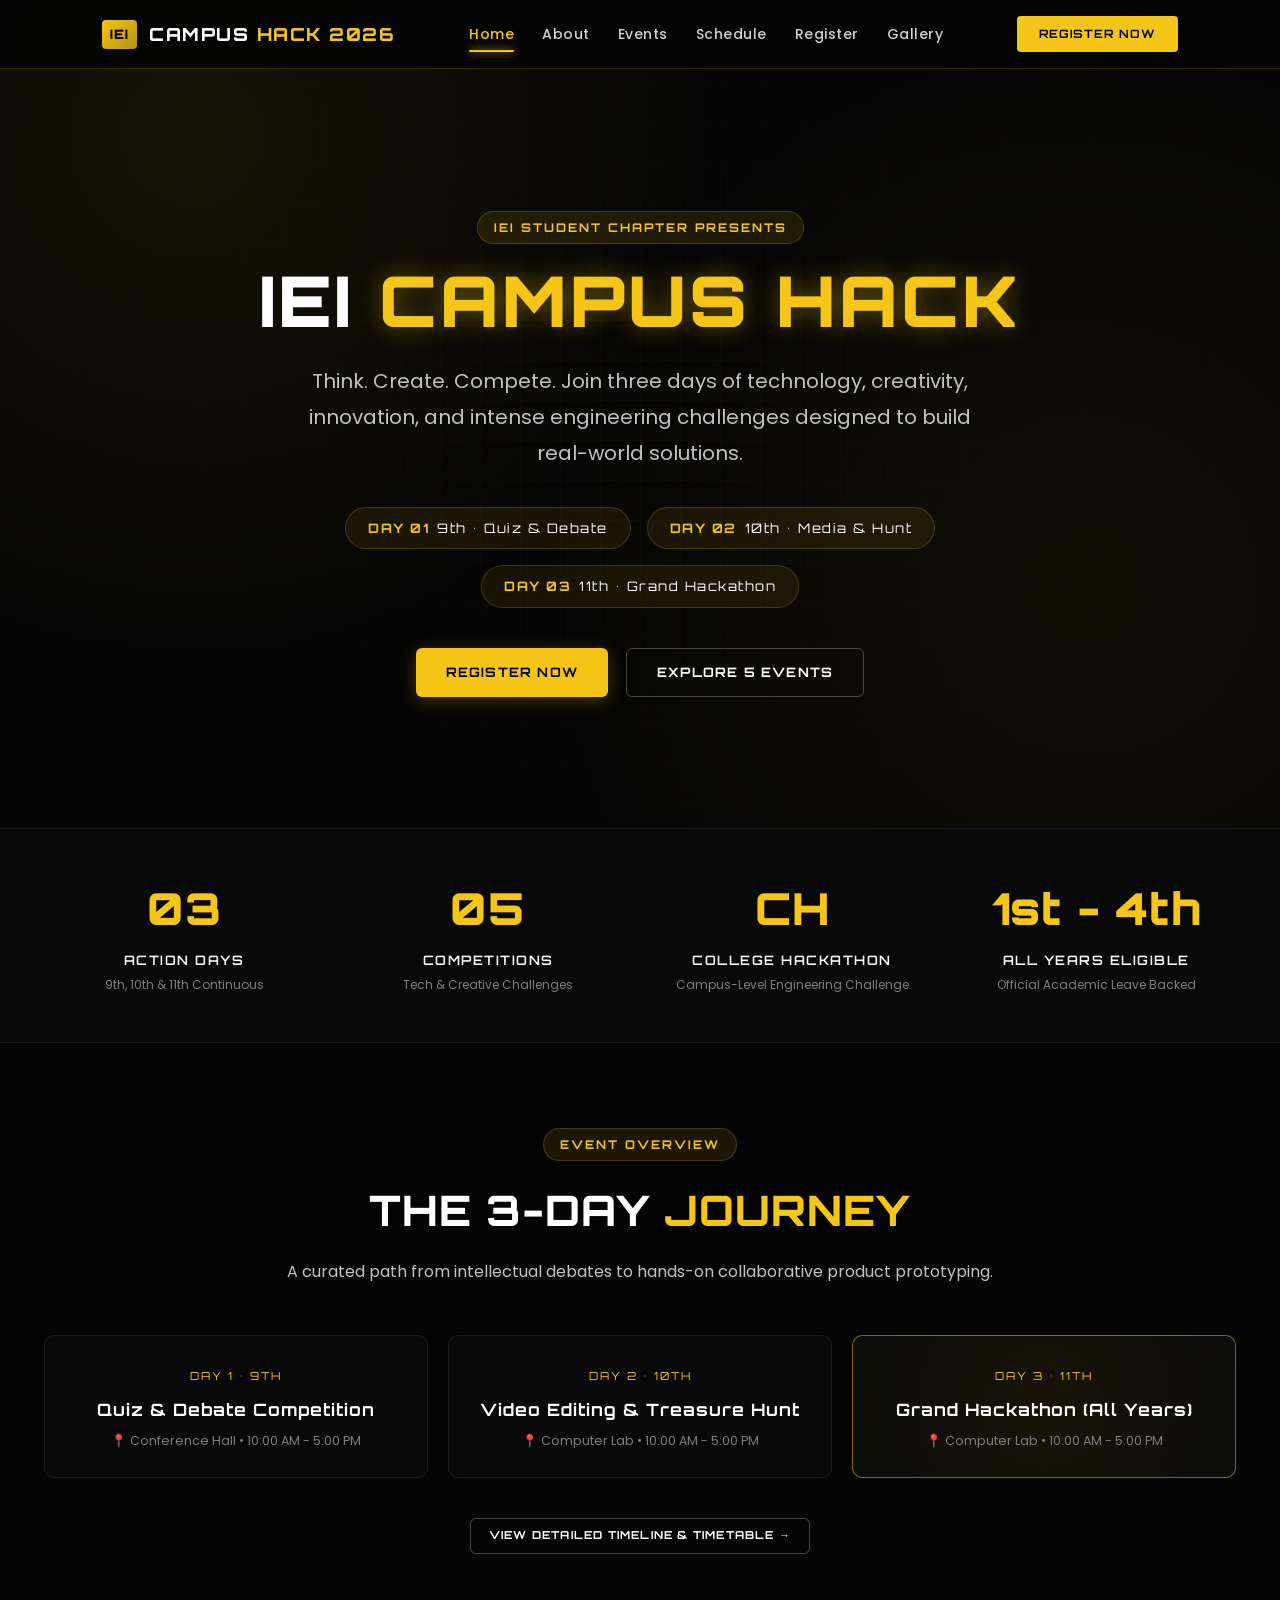
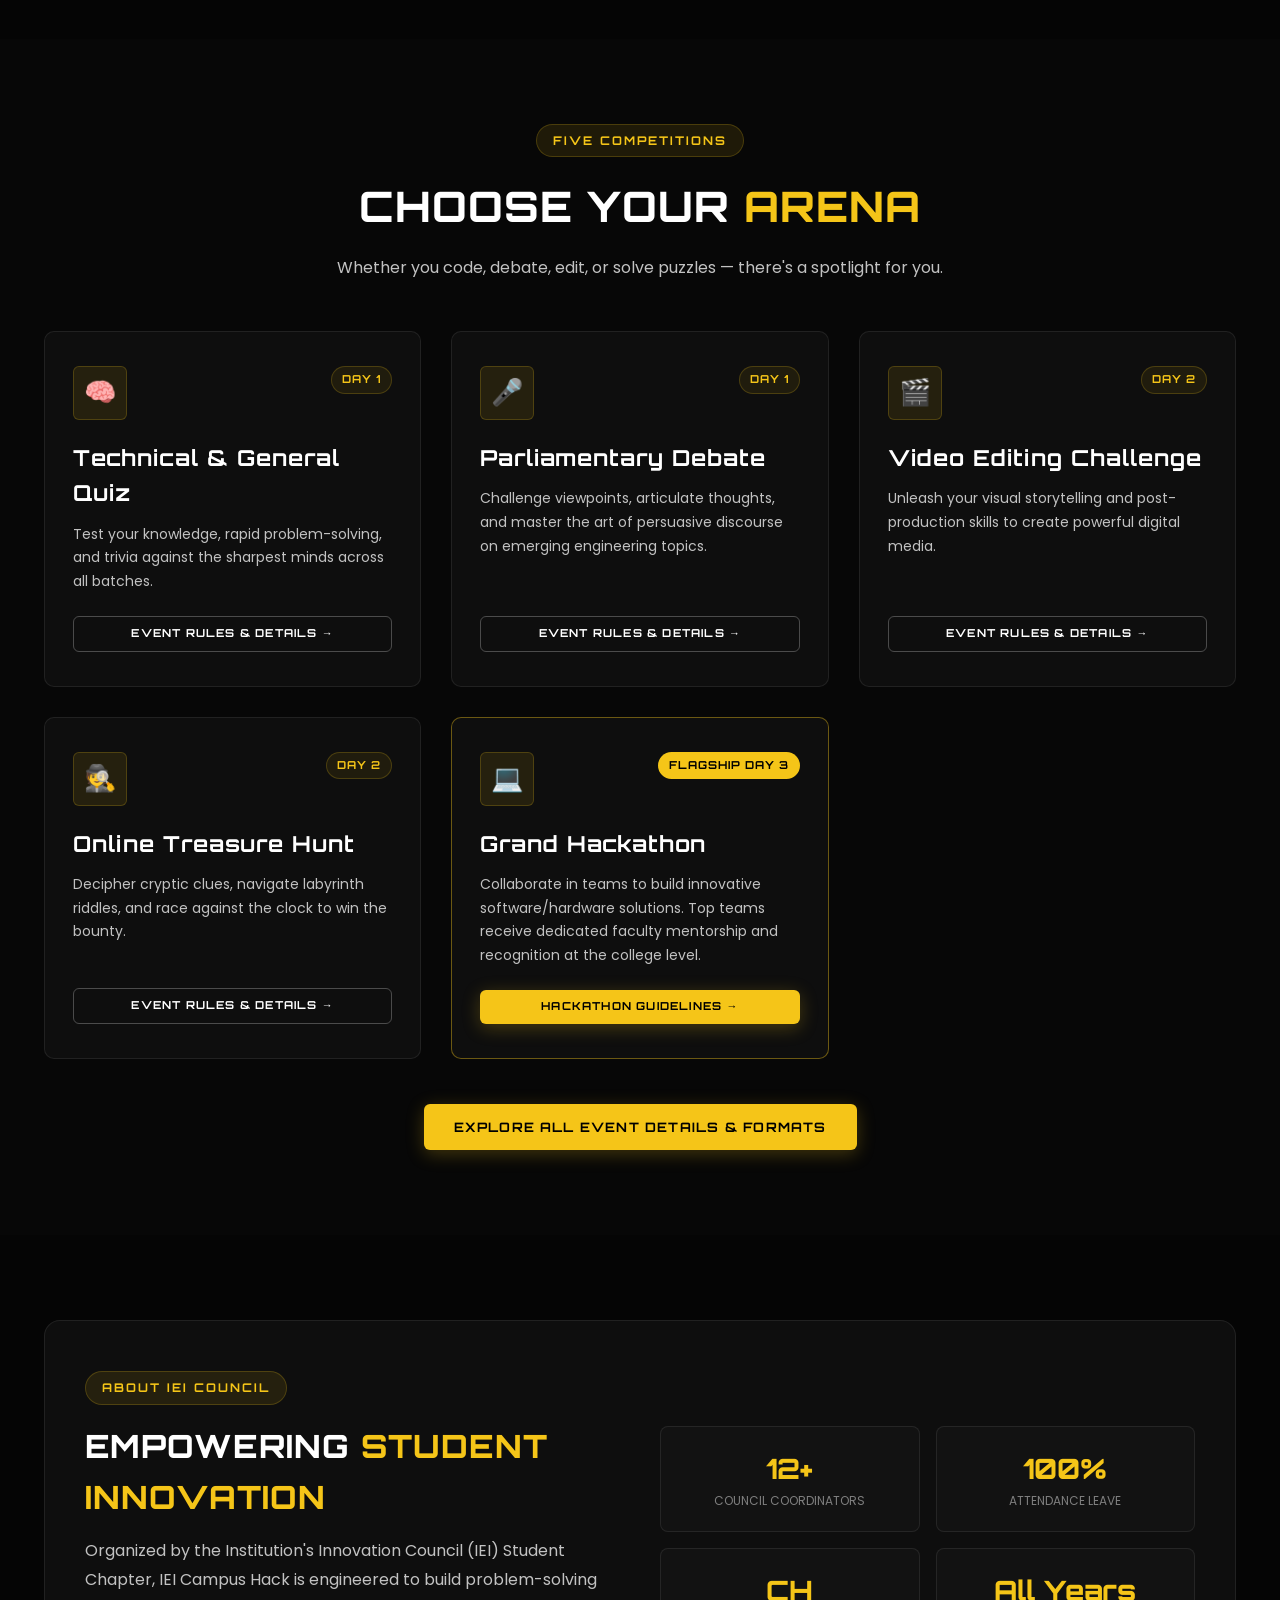
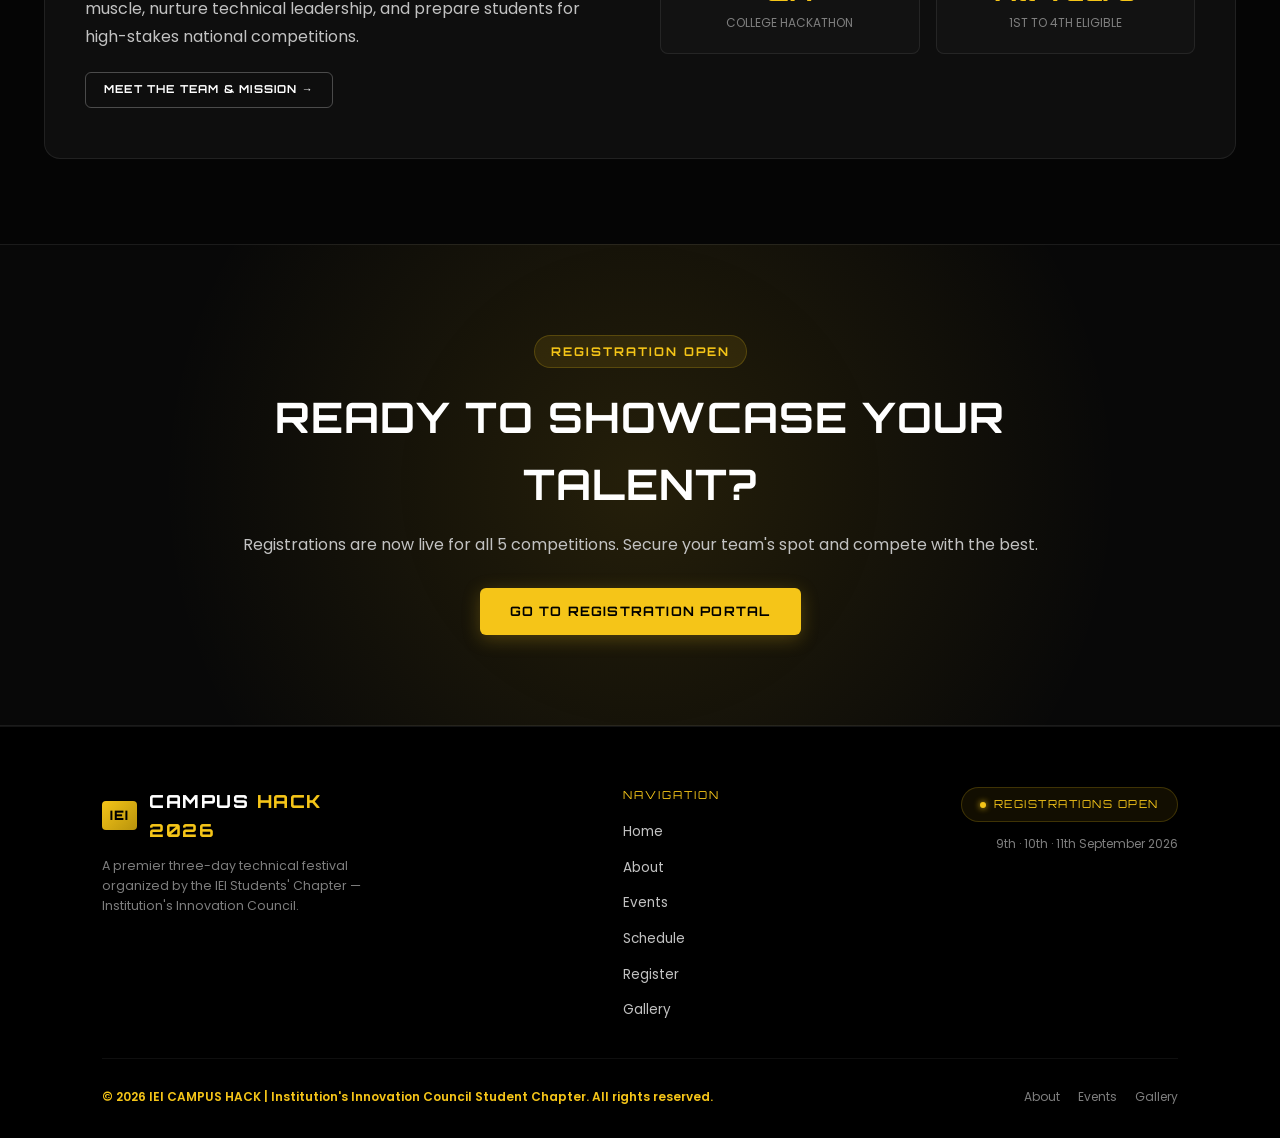
==== commit 3384abe2: "gallery added" ====
--- a/index.html
+++ b/index.html
@@ -24,6 +24,7 @@
             <li><a href="events.html">Events</a></li>
             <li><a href="schedule.html">Schedule</a></li>
             <li><a href="register.html">Register</a></li>
+            <li><a href="gallery.html">Gallery</a></li>
         </ul>
 
         <div style="display: flex; align-items: center; gap: 14px;">
@@ -80,9 +81,9 @@
                         <span>Tech & Creative Challenges</span>
                     </div>
                     <div class="stat-item">
-                        <h3>SIH</h3>
-                        <p>National Pipeline</p>
-                        <span>Smart India Hackathon Mentorship</span>
+                        <h3>CH</h3>
+                        <p>College Hackathon</p>
+                        <span>Campus-Level Engineering Challenge</span>
                     </div>
                     <div class="stat-item">
                         <h3>1st - 4th</h3>
@@ -210,7 +211,7 @@
                                 <span class="event-day-badge" style="background: var(--gold); color: #000;">FLAGSHIP DAY 3</span>
                             </div>
                             <h3>Grand Hackathon</h3>
-                            <p>Collaborate in teams to build innovative software/hardware solutions. Top teams advance into the SIH grooming pipeline.</p>
+                            <p>Collaborate in teams to build innovative software/hardware solutions. Top teams receive dedicated faculty mentorship and recognition at the college level.</p>
                         </div>
                         <div class="card-action">
                             <a href="events.html#hackathon" class="btn btn-primary btn-sm" style="width: 100%;">HACKATHON GUIDELINES →</a>
@@ -248,8 +249,8 @@
                             <div style="font-size: 12px; color: var(--text-muted); text-transform: uppercase;">Attendance Leave</div>
                         </div>
                         <div style="background: rgba(255, 255, 255, 0.02); border: 1px solid var(--border-card); border-radius: 8px; padding: 20px; text-align: center;">
-                            <div style="font-size: 28px; font-weight: 800; color: var(--gold); font-family: var(--font-heading);">SIH</div>
-                            <div style="font-size: 12px; color: var(--text-muted); text-transform: uppercase;">National Mentorship</div>
+                            <div style="font-size: 28px; font-weight: 800; color: var(--gold); font-family: var(--font-heading);">CH</div>
+                            <div style="font-size: 12px; color: var(--text-muted); text-transform: uppercase;">College Hackathon</div>
                         </div>
                         <div style="background: rgba(255, 255, 255, 0.02); border: 1px solid var(--border-card); border-radius: 8px; padding: 20px; text-align: center;">
                             <div style="font-size: 28px; font-weight: 800; color: var(--gold); font-family: var(--font-heading);">All Years</div>
@@ -278,20 +279,41 @@
     ========================== -->
     <footer>
         <div class="footer-content">
-            <div class="nav-brand">
-                <span class="logo-badge">IEI</span>
-                <div class="logo-text">CAMPUS <span>HACK 2026</span></div>
-            </div>
-            <ul class="footer-links">
-                <li><a href="index.html">Home</a></li>
-                <li><a href="about.html">About</a></li>
-                <li><a href="events.html">Events</a></li>
-                <li><a href="schedule.html">Schedule</a></li>
-                <li><a href="register.html">Register</a></li>
-            </ul>
+            <div class="footer-brand-col">
+                <a href="index.html" class="nav-brand">
+                    <span class="logo-badge">IEI</span>
+                    <div class="logo-text">CAMPUS <span>HACK 2026</span></div>
+                </a>
+                <p class="footer-brand-tagline">
+                    A premier three-day technical festival organized by the IEI Students' Chapter &mdash; Institution's Innovation Council.
+                </p>
+            </div>
+            <div class="footer-nav-col">
+                <div class="footer-nav-label">Navigation</div>
+                <ul class="footer-links">
+                    <li><a href="index.html">Home</a></li>
+                    <li><a href="about.html">About</a></li>
+                    <li><a href="events.html">Events</a></li>
+                    <li><a href="schedule.html">Schedule</a></li>
+                    <li><a href="register.html">Register</a></li>
+                    <li><a href="gallery.html">Gallery</a></li>
+                </ul>
+            </div>
+            <div class="footer-badge-col">
+                <div class="footer-event-badge">
+                    <span class="dot"></span>
+                    Registrations Open
+                </div>
+                <div class="footer-dates">9th &middot; 10th &middot; 11th September 2026</div>
+            </div>
         </div>
         <div class="footer-bottom">
-            © 2026 <span>IEI CAMPUS HACK</span> | Institution's Innovation Council Student Chapter. All rights reserved.
+            <span>&copy; 2026 <span>IEI CAMPUS HACK</span> | Institution's Innovation Council Student Chapter. All rights reserved.</span>
+            <div class="footer-bottom-right">
+                <a href="about.html">About</a>
+                <a href="events.html">Events</a>
+                <a href="gallery.html">Gallery</a>
+            </div>
         </div>
     </footer>
 
--- a/css/style.css
+++ b/css/style.css
@@ -885,50 +885,428 @@
 }
 
 /* ============================================================
-   FOOTER
+   FOOTER — ENHANCED
    ============================================================ */
 footer {
     background: #000000;
     border-top: 1px solid var(--border-card);
-    padding: 50px 8% 30px;
+    padding: 60px 8% 32px;
     color: var(--text-muted);
 }
 
 .footer-content {
     display: flex;
     justify-content: space-between;
-    align-items: center;
+    align-items: flex-start;
     flex-wrap: wrap;
-    gap: 30px;
-    padding-bottom: 30px;
-    border-bottom: 1px solid rgba(255, 255, 255, 0.05);
+    gap: 36px;
+    padding-bottom: 36px;
+    border-bottom: 1px solid rgba(255, 255, 255, 0.06);
+}
+
+.footer-brand-col {
+    display: flex;
+    flex-direction: column;
+    gap: 12px;
+    max-width: 280px;
+}
+
+.footer-brand-tagline {
+    font-size: 12.5px;
+    color: var(--text-muted);
+    line-height: 1.6;
+}
+
+.footer-nav-col {
+    display: flex;
+    flex-direction: column;
+    gap: 10px;
+}
+
+.footer-nav-label {
+    font-family: var(--font-heading);
+    font-size: 11px;
+    color: var(--gold);
+    letter-spacing: 2px;
+    text-transform: uppercase;
+    margin-bottom: 4px;
 }
 
 .footer-links {
     display: flex;
-    gap: 24px;
+    flex-direction: column;
+    gap: 10px;
     list-style: none;
-    flex-wrap: wrap;
 }
 
 .footer-links a {
     color: var(--text-secondary);
-    font-size: 13px;
+    font-size: 13.5px;
+    position: relative;
+    display: inline-block;
+    padding-bottom: 1px;
+}
+
+.footer-links a::after {
+    content: '';
+    position: absolute;
+    bottom: 0;
+    left: 0;
+    width: 0;
+    height: 1px;
+    background: var(--gold);
+    transition: width 0.3s ease;
 }
 
 .footer-links a:hover {
     color: var(--gold);
 }
 
+.footer-links a:hover::after {
+    width: 100%;
+}
+
+.footer-badge-col {
+    display: flex;
+    flex-direction: column;
+    align-items: flex-end;
+    gap: 12px;
+}
+
+.footer-event-badge {
+    display: inline-flex;
+    align-items: center;
+    gap: 8px;
+    padding: 8px 18px;
+    background: rgba(245, 197, 24, 0.07);
+    border: 1px solid var(--border-subtle);
+    border-radius: 30px;
+    font-family: var(--font-heading);
+    font-size: 11px;
+    color: var(--gold);
+    letter-spacing: 1.5px;
+    text-transform: uppercase;
+}
+
+.footer-event-badge .dot {
+    width: 6px;
+    height: 6px;
+    border-radius: 50%;
+    background: var(--gold);
+    box-shadow: 0 0 6px var(--gold);
+    animation: footerPulse 2s infinite;
+}
+
+@keyframes footerPulse {
+    0%, 100% { opacity: 1; transform: scale(1); }
+    50% { opacity: 0.4; transform: scale(0.8); }
+}
+
+.footer-dates {
+    font-size: 12px;
+    color: var(--text-muted);
+    text-align: right;
+}
+
 .footer-bottom {
-    text-align: center;
-    padding-top: 25px;
-    font-size: 12.5px;
+    display: flex;
+    justify-content: space-between;
+    align-items: center;
+    flex-wrap: wrap;
+    gap: 14px;
+    padding-top: 28px;
+    font-size: 12px;
+    color: var(--text-muted);
 }
 
 .footer-bottom span {
     color: var(--gold);
     font-weight: 600;
+}
+
+.footer-bottom-right {
+    display: flex;
+    gap: 18px;
+}
+
+.footer-bottom-right a {
+    color: var(--text-muted);
+    font-size: 12px;
+    transition: color 0.3s ease;
+}
+
+.footer-bottom-right a:hover {
+    color: var(--gold);
+}
+
+/* ============================================================
+   GALLERY PAGE
+   ============================================================ */
+
+/* --- Photo Grid --- */
+.gallery-photo-grid {
+    display: grid;
+    grid-template-columns: repeat(auto-fill, minmax(280px, 1fr));
+    gap: 20px;
+}
+
+.gallery-photo-card {
+    background: var(--bg-card);
+    border: 1px solid var(--border-card);
+    border-radius: var(--radius-md);
+    overflow: hidden;
+    cursor: pointer;
+    transition: var(--transition);
+    position: relative;
+}
+
+.gallery-photo-card::before {
+    content: '';
+    position: absolute;
+    top: 0;
+    left: 0;
+    width: 100%;
+    height: 3px;
+    background: linear-gradient(90deg, transparent, var(--gold), transparent);
+    opacity: 0;
+    transition: var(--transition);
+    z-index: 2;
+}
+
+.gallery-photo-card:hover {
+    border-color: var(--border-hover);
+    transform: translateY(-6px);
+    box-shadow: 0 14px 34px rgba(0, 0, 0, 0.5), 0 0 20px rgba(245, 197, 24, 0.08);
+}
+
+.gallery-photo-card:hover::before {
+    opacity: 1;
+}
+
+.gallery-photo-card img {
+    width: 100%;
+    height: 220px;
+    object-fit: cover;
+    display: block;
+    transition: transform 0.4s ease;
+}
+
+.gallery-photo-card:hover img {
+    transform: scale(1.04);
+}
+
+.gallery-photo-overlay {
+    position: absolute;
+    inset: 0;
+    background: linear-gradient(180deg, transparent 50%, rgba(0, 0, 0, 0.72) 100%);
+    display: flex;
+    align-items: flex-end;
+    padding: 16px;
+    opacity: 0;
+    transition: var(--transition);
+}
+
+.gallery-photo-card:hover .gallery-photo-overlay {
+    opacity: 1;
+}
+
+.gallery-photo-expand {
+    font-family: var(--font-heading);
+    font-size: 11px;
+    color: var(--gold);
+    letter-spacing: 1.5px;
+    text-transform: uppercase;
+    display: flex;
+    align-items: center;
+    gap: 6px;
+}
+
+/* --- Video Grid --- */
+.gallery-video-grid {
+    display: grid;
+    grid-template-columns: repeat(auto-fill, minmax(380px, 1fr));
+    gap: 24px;
+}
+
+.gallery-video-card {
+    background: var(--bg-card);
+    border: 1px solid var(--border-card);
+    border-radius: var(--radius-md);
+    overflow: hidden;
+    transition: var(--transition);
+    position: relative;
+}
+
+.gallery-video-card::before {
+    content: '';
+    position: absolute;
+    top: 0;
+    left: 0;
+    width: 100%;
+    height: 3px;
+    background: linear-gradient(90deg, transparent, var(--gold), transparent);
+    opacity: 0;
+    transition: var(--transition);
+    z-index: 2;
+}
+
+.gallery-video-card:hover {
+    border-color: var(--border-hover);
+    transform: translateY(-6px);
+    box-shadow: 0 14px 34px rgba(0, 0, 0, 0.5), 0 0 20px rgba(245, 197, 24, 0.08);
+}
+
+.gallery-video-card:hover::before {
+    opacity: 1;
+}
+
+.gallery-video-card video {
+    width: 100%;
+    display: block;
+    max-height: 300px;
+    object-fit: cover;
+    background: #000;
+}
+
+.gallery-video-label {
+    padding: 14px 18px;
+    font-family: var(--font-heading);
+    font-size: 12px;
+    color: var(--gold);
+    letter-spacing: 1.5px;
+    text-transform: uppercase;
+    border-top: 1px solid var(--border-card);
+    display: flex;
+    align-items: center;
+    gap: 8px;
+}
+
+/* --- Lightbox --- */
+.gallery-lightbox {
+    position: fixed;
+    inset: 0;
+    z-index: 3000;
+    background: rgba(0, 0, 0, 0.94);
+    backdrop-filter: blur(16px);
+    display: flex;
+    align-items: center;
+    justify-content: center;
+    opacity: 0;
+    pointer-events: none;
+    transition: opacity 0.3s ease;
+    padding: 20px;
+}
+
+.gallery-lightbox.active {
+    opacity: 1;
+    pointer-events: auto;
+}
+
+.gallery-lightbox img {
+    max-width: 90vw;
+    max-height: 85vh;
+    object-fit: contain;
+    border-radius: var(--radius-md);
+    box-shadow: 0 0 80px rgba(245, 197, 24, 0.15);
+    transform: scale(0.92);
+    transition: transform 0.35s cubic-bezier(0.16, 1, 0.3, 1);
+}
+
+.gallery-lightbox.active img {
+    transform: scale(1);
+}
+
+.gallery-lightbox-close {
+    position: absolute;
+    top: 20px;
+    right: 24px;
+    background: rgba(255, 255, 255, 0.07);
+    border: 1px solid var(--border-card);
+    color: #fff;
+    width: 40px;
+    height: 40px;
+    border-radius: 50%;
+    display: flex;
+    align-items: center;
+    justify-content: center;
+    cursor: pointer;
+    font-size: 18px;
+    transition: var(--transition);
+}
+
+.gallery-lightbox-close:hover {
+    background: rgba(245, 197, 24, 0.2);
+    border-color: var(--gold);
+    color: var(--gold);
+    transform: rotate(90deg);
+}
+
+.gallery-lightbox-nav {
+    position: absolute;
+    top: 50%;
+    transform: translateY(-50%);
+    background: rgba(255, 255, 255, 0.06);
+    border: 1px solid var(--border-card);
+    color: #fff;
+    width: 46px;
+    height: 46px;
+    border-radius: 50%;
+    display: flex;
+    align-items: center;
+    justify-content: center;
+    cursor: pointer;
+    font-size: 20px;
+    transition: var(--transition);
+}
+
+.gallery-lightbox-nav:hover {
+    background: rgba(245, 197, 24, 0.15);
+    border-color: var(--gold);
+    color: var(--gold);
+}
+
+.gallery-lightbox-prev { left: 16px; }
+.gallery-lightbox-next { right: 16px; }
+
+/* Responsive gallery */
+@media (max-width: 768px) {
+    .gallery-photo-grid {
+        grid-template-columns: repeat(2, 1fr);
+        gap: 12px;
+    }
+
+    .gallery-video-grid {
+        grid-template-columns: 1fr;
+    }
+
+    .gallery-photo-card img {
+        height: 160px;
+    }
+
+    .footer-content {
+        flex-direction: column;
+        gap: 28px;
+    }
+
+    .footer-badge-col {
+        align-items: flex-start;
+    }
+
+    .footer-dates {
+        text-align: left;
+    }
+
+    .footer-bottom {
+        flex-direction: column;
+        align-items: center;
+        text-align: center;
+    }
+}
+
+@media (max-width: 480px) {
+    .gallery-photo-grid {
+        grid-template-columns: 1fr;
+    }
 }
 
 /* ============================================================
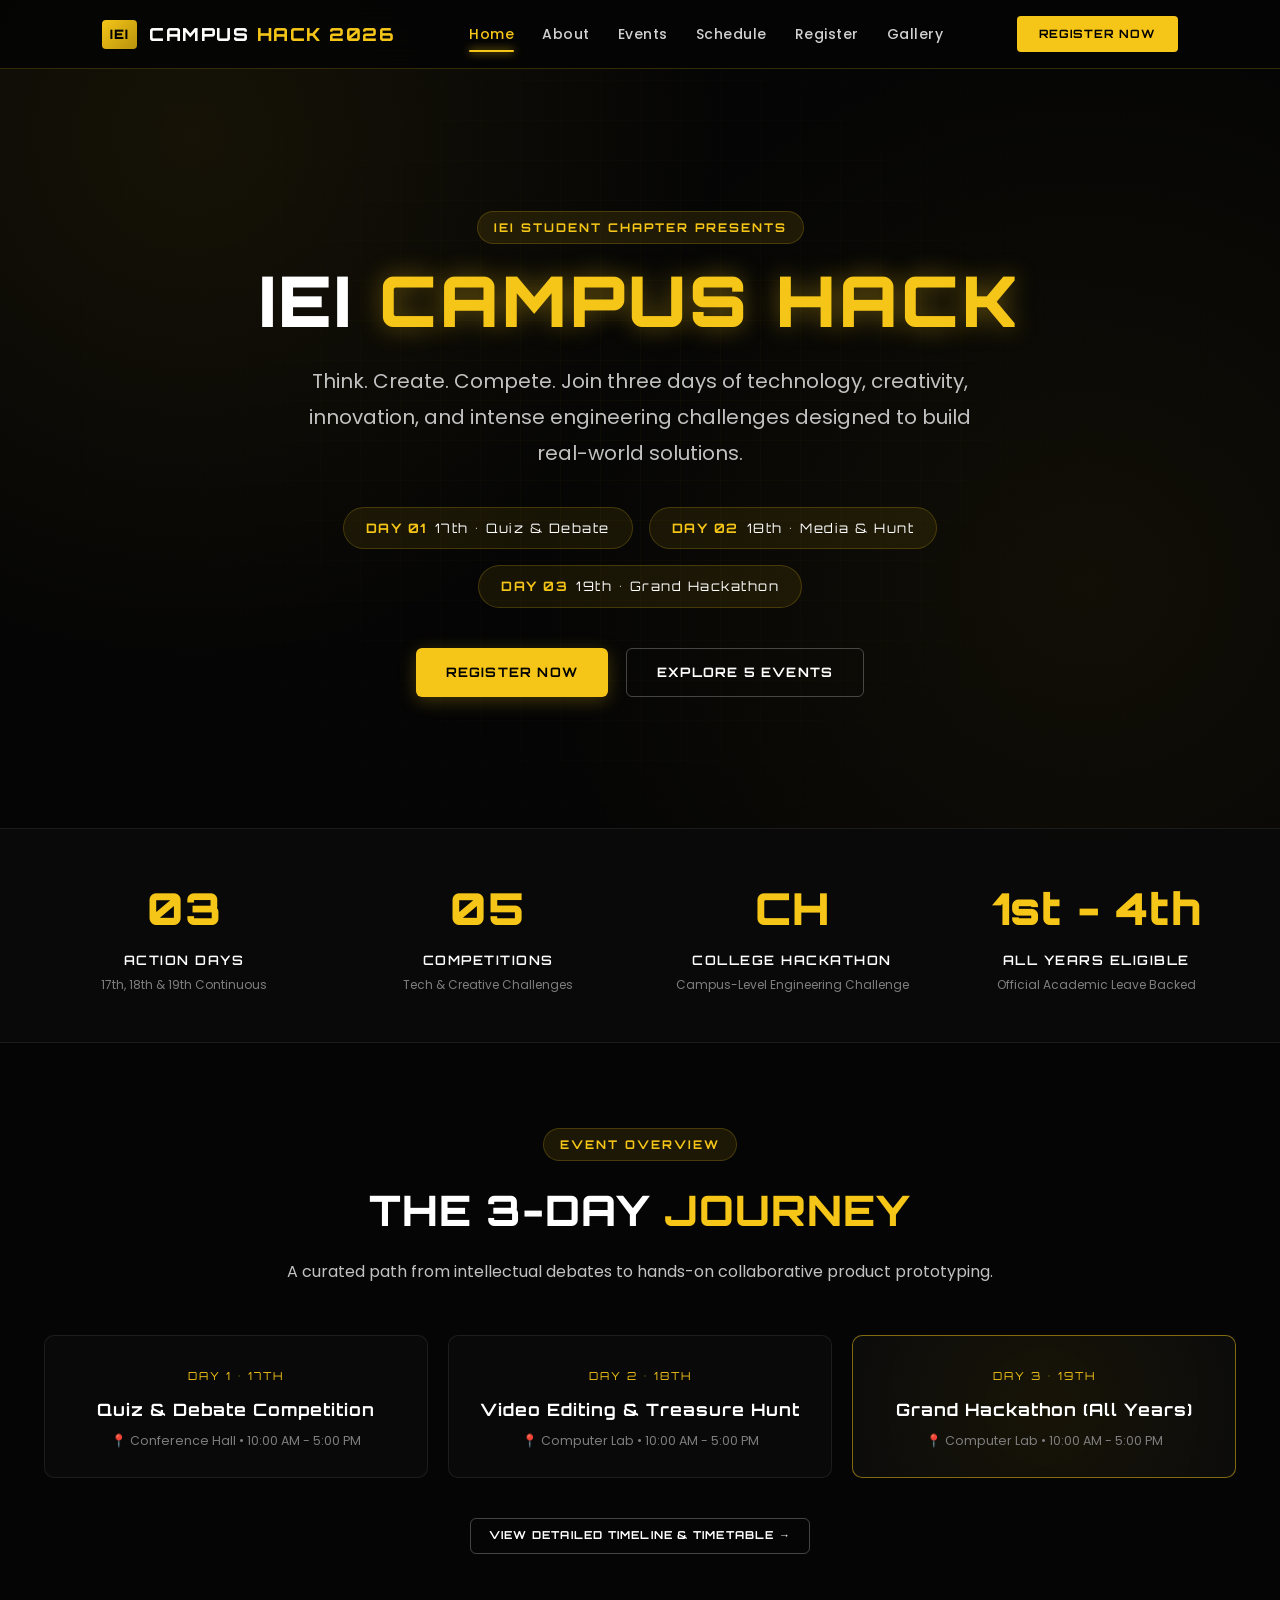
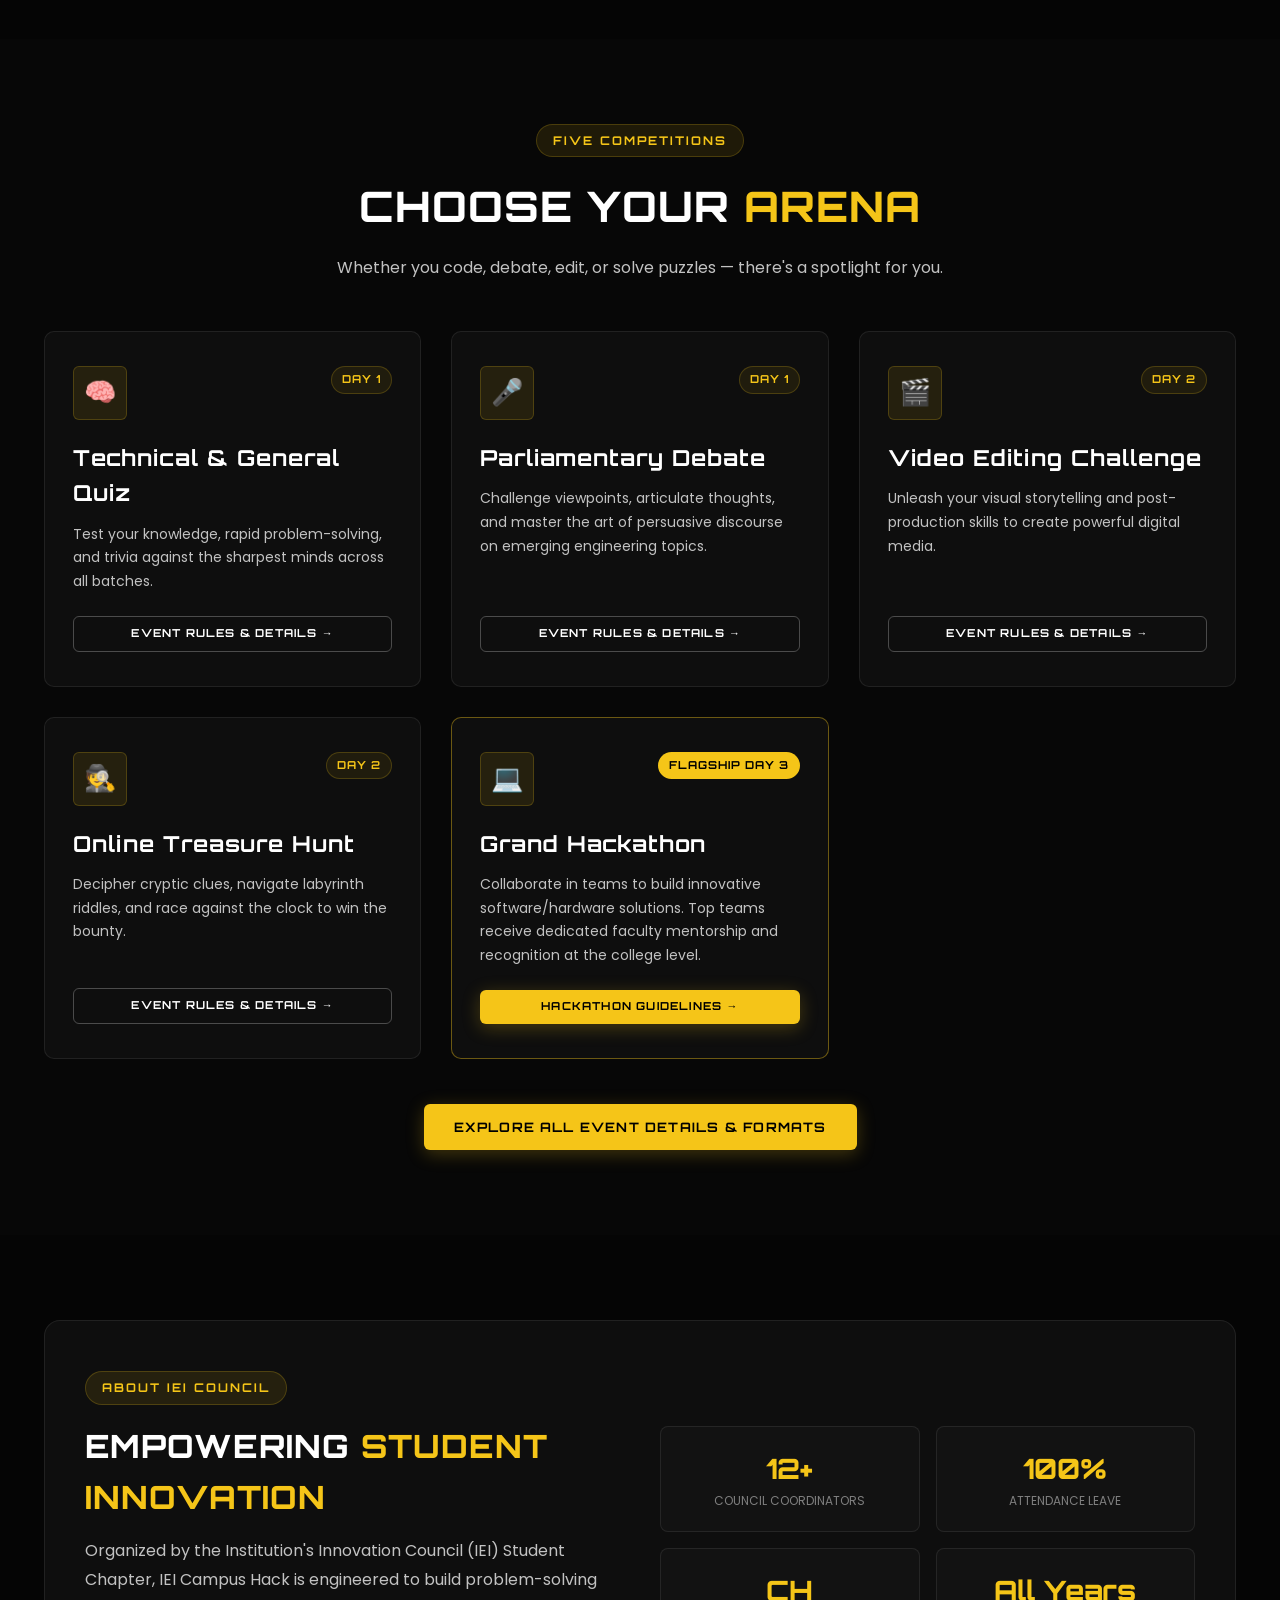
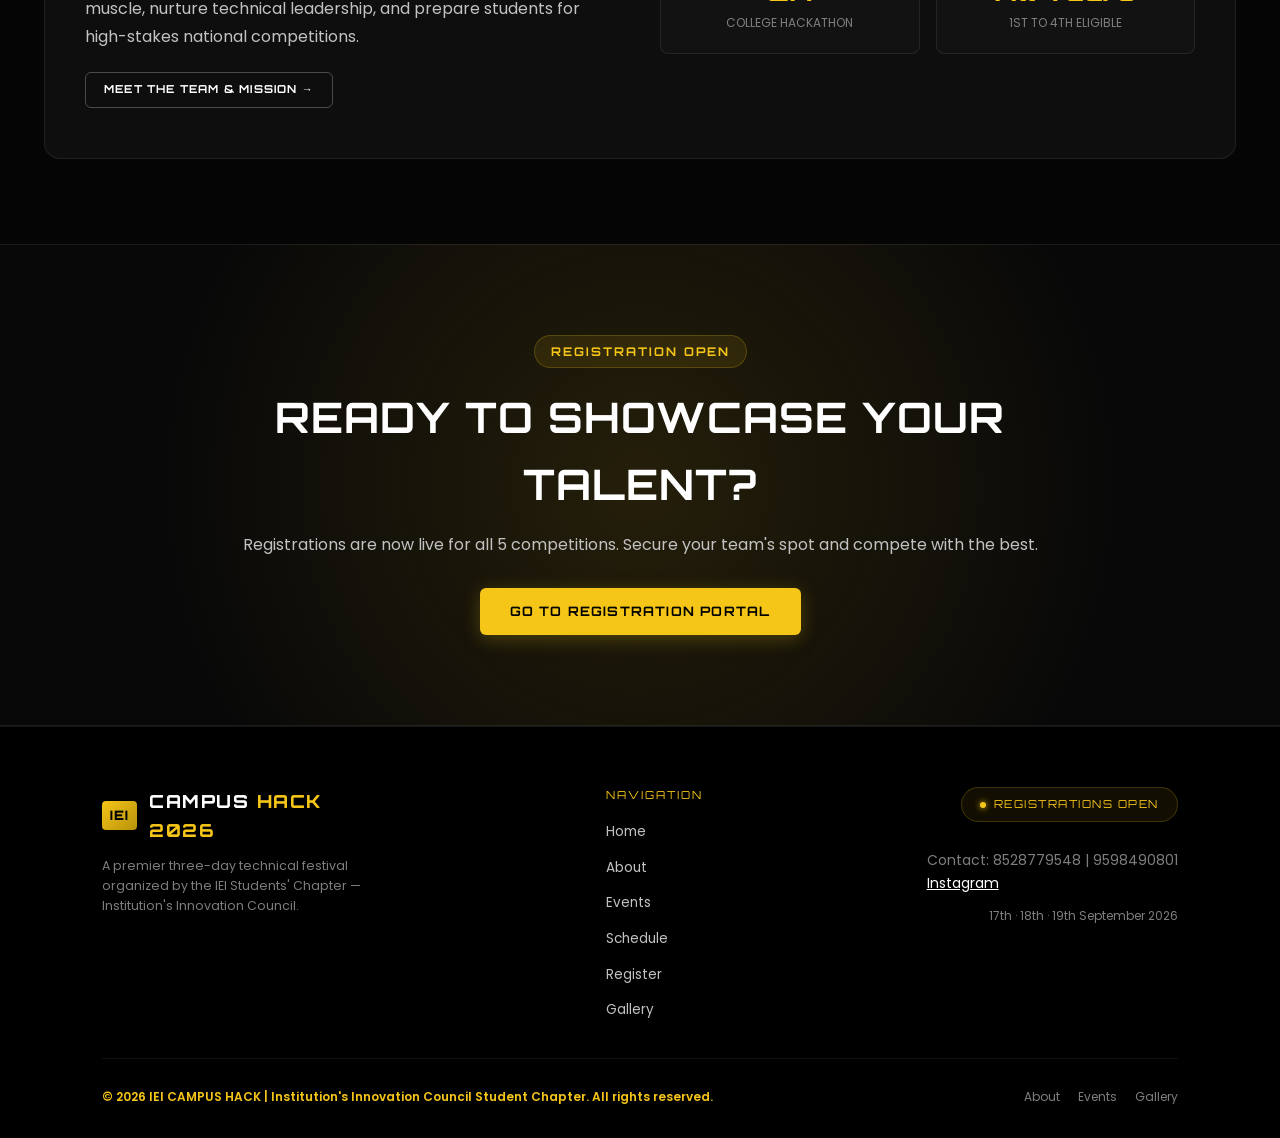
==== commit d746410b: "update the full project" ====
--- a/index.html
+++ b/index.html
@@ -47,13 +47,13 @@
 
                 <div class="hero-dates-strip">
                     <div class="date-pill">
-                        <strong>DAY 01</strong> 9th • Quiz & Debate
+                        <strong>DAY 01</strong> 17th • Quiz & Debate
                     </div>
                     <div class="date-pill">
-                        <strong>DAY 02</strong> 10th • Media & Hunt
+                        <strong>DAY 02</strong> 18th • Media & Hunt
                     </div>
                     <div class="date-pill">
-                        <strong>DAY 03</strong> 11th • Grand Hackathon
+                        <strong>DAY 03</strong> 19th • Grand Hackathon
                     </div>
                 </div>
 
@@ -73,7 +73,7 @@
                     <div class="stat-item">
                         <h3>03</h3>
                         <p>Action Days</p>
-                        <span>9th, 10th & 11th Continuous</span>
+                        <span>17th, 18th & 19th Continuous</span>
                     </div>
                     <div class="stat-item">
                         <h3>05</h3>
@@ -107,19 +107,19 @@
 
                 <div class="day-overview-strip">
                     <div class="day-badge-card">
-                        <span class="day-tag">Day 1 • 9th</span>
+                        <span class="day-tag">Day 1 • 17th</span>
                         <h4>Quiz & Debate Competition</h4>
                         <small>📍 Conference Hall • 10:00 AM - 5:00 PM</small>
                     </div>
 
                     <div class="day-badge-card">
-                        <span class="day-tag">Day 2 • 10th</span>
+                        <span class="day-tag">Day 2 • 18th</span>
                         <h4>Video Editing & Treasure Hunt</h4>
                         <small>📍 Computer Lab • 10:00 AM - 5:00 PM</small>
                     </div>
 
                     <div class="day-badge-card highlight">
-                        <span class="day-tag">Day 3 • 11th</span>
+                        <span class="day-tag">Day 3 • 19th</span>
                         <h4>Grand Hackathon (All Years)</h4>
                         <small>📍 Computer Lab • 10:00 AM - 5:00 PM</small>
                     </div>
@@ -304,7 +304,13 @@
                     <span class="dot"></span>
                     Registrations Open
                 </div>
-                <div class="footer-dates">9th &middot; 10th &middot; 11th September 2026</div>
+                
+        <div class="footer-contacts" style="margin-top: 15px; font-size: 14px;">
+            <p>Contact: 8528779548 | 9598490801</p>
+            <p><a href="https://www.instagram.com/reck_iei_student_chapter?stkn=MWd0dHAzdjY2enI2cw==" target="_blank" style="color: #fff; text-decoration: underline;">Instagram</a></p>
+        </div>
+
+                <div class="footer-dates">17th &middot; 18th &middot; 19th September 2026</div>
             </div>
         </div>
         <div class="footer-bottom">
--- a/css/style.css
+++ b/css/style.css
@@ -75,6 +75,29 @@
 }
 
 /* ============================================================
+   ACCESSIBILITY: FOCUS STATES & REDUCED MOTION
+   ============================================================ */
+a:focus-visible,
+button:focus-visible,
+input:focus-visible,
+[tabindex]:focus-visible {
+    outline: 2px solid var(--gold);
+    outline-offset: 3px;
+    border-radius: 4px;
+}
+
+@media (prefers-reduced-motion: reduce) {
+    *,
+    *::before,
+    *::after {
+        animation-duration: 0.001ms !important;
+        animation-iteration-count: 1 !important;
+        transition-duration: 0.001ms !important;
+        scroll-behavior: auto !important;
+    }
+}
+
+/* ============================================================
    TYPOGRAPHY UTILITIES
    ============================================================ */
 h1, h2, h3, h4, h5, h6 {
@@ -1179,6 +1202,34 @@
     display: flex;
     align-items: center;
     gap: 8px;
+}
+
+/* --- Video Coming Soon Placeholder --- */
+.video-placeholder-card {
+    max-width: 560px;
+    margin: 0 auto;
+    text-align: center;
+    background: var(--bg-card);
+    border: 1px dashed var(--border-card);
+    border-radius: var(--radius-lg);
+    padding: 50px 30px;
+}
+
+.video-placeholder-icon {
+    font-size: 36px;
+    margin-bottom: 16px;
+}
+
+.video-placeholder-card h3 {
+    font-size: 18px;
+    color: #fff;
+    margin-bottom: 10px;
+}
+
+.video-placeholder-card p {
+    color: var(--text-secondary);
+    font-size: 13.5px;
+    line-height: 1.7;
 }
 
 /* --- Lightbox --- */
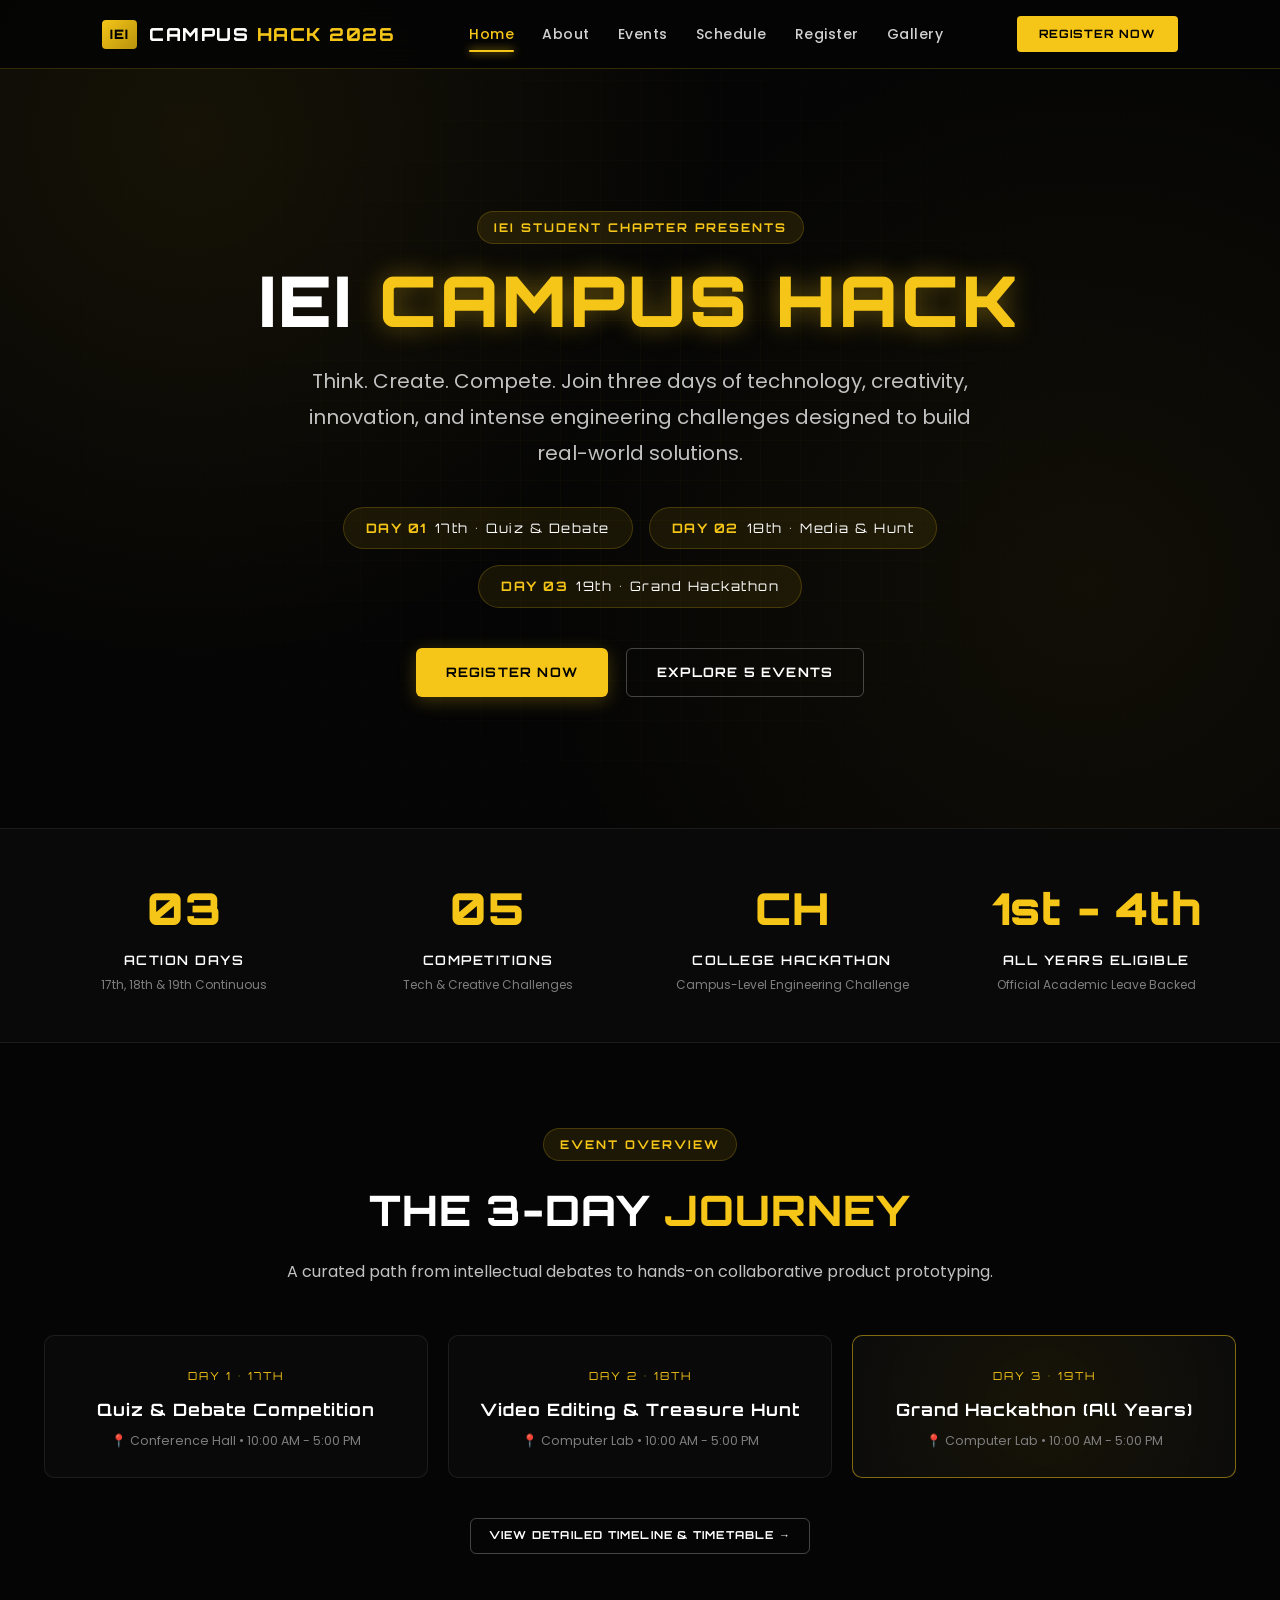
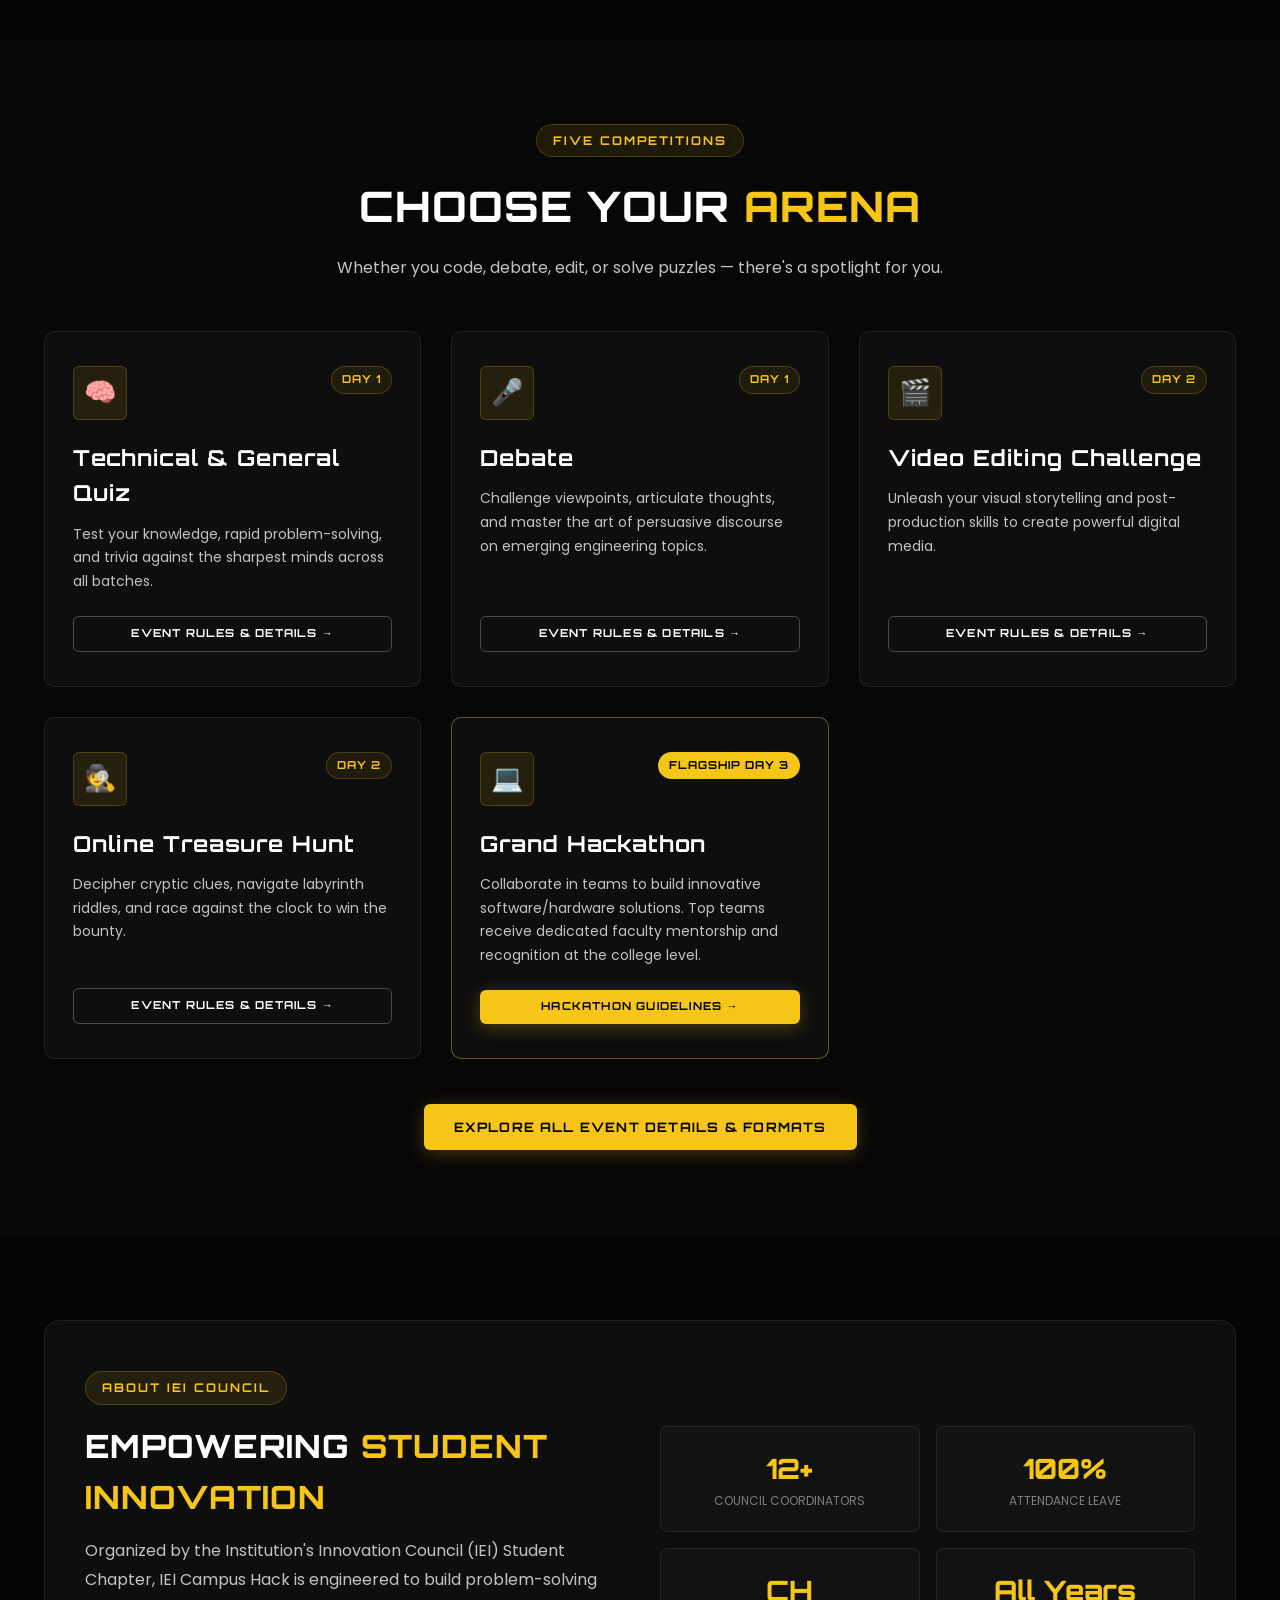
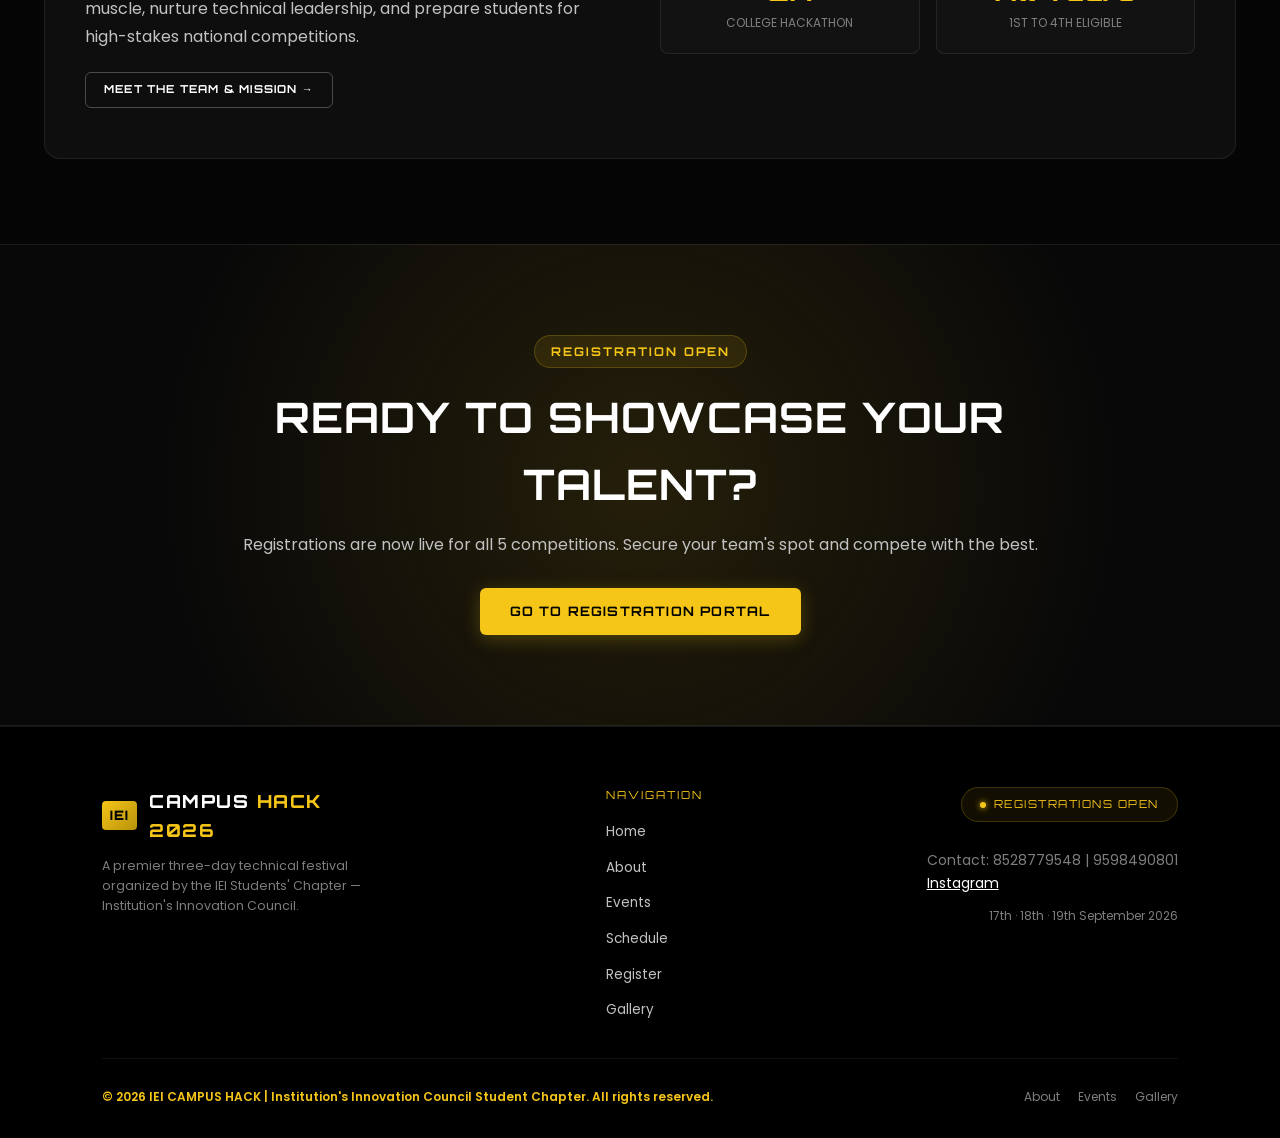
==== commit 090071eb: "ready to deploy" ====
--- a/index.html
+++ b/index.html
@@ -165,7 +165,7 @@
                                 <div class="event-icon-box">🎤</div>
                                 <span class="event-day-badge">DAY 1</span>
                             </div>
-                            <h3>Parliamentary Debate</h3>
+                            <h3>Debate</h3>
                             <p>Challenge viewpoints, articulate thoughts, and master the art of persuasive discourse on emerging engineering topics.</p>
                         </div>
                         <div class="card-action">
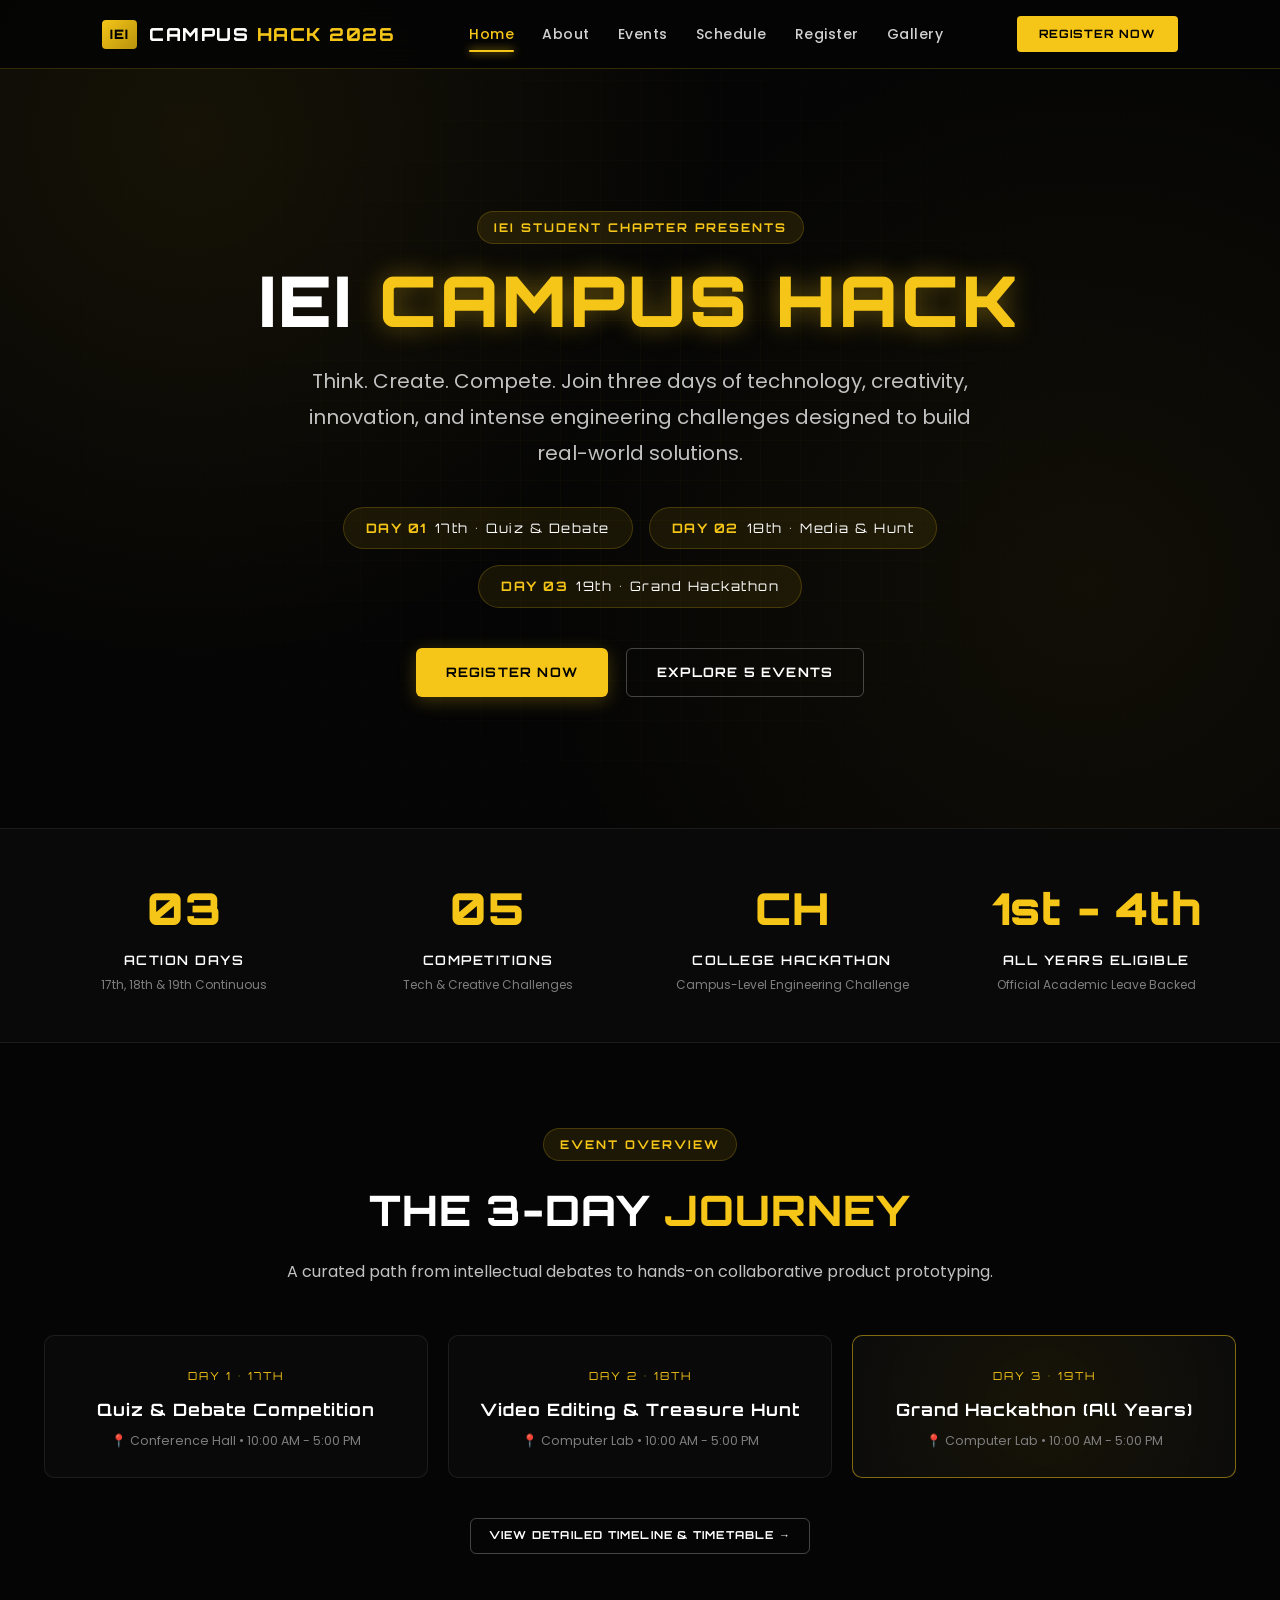
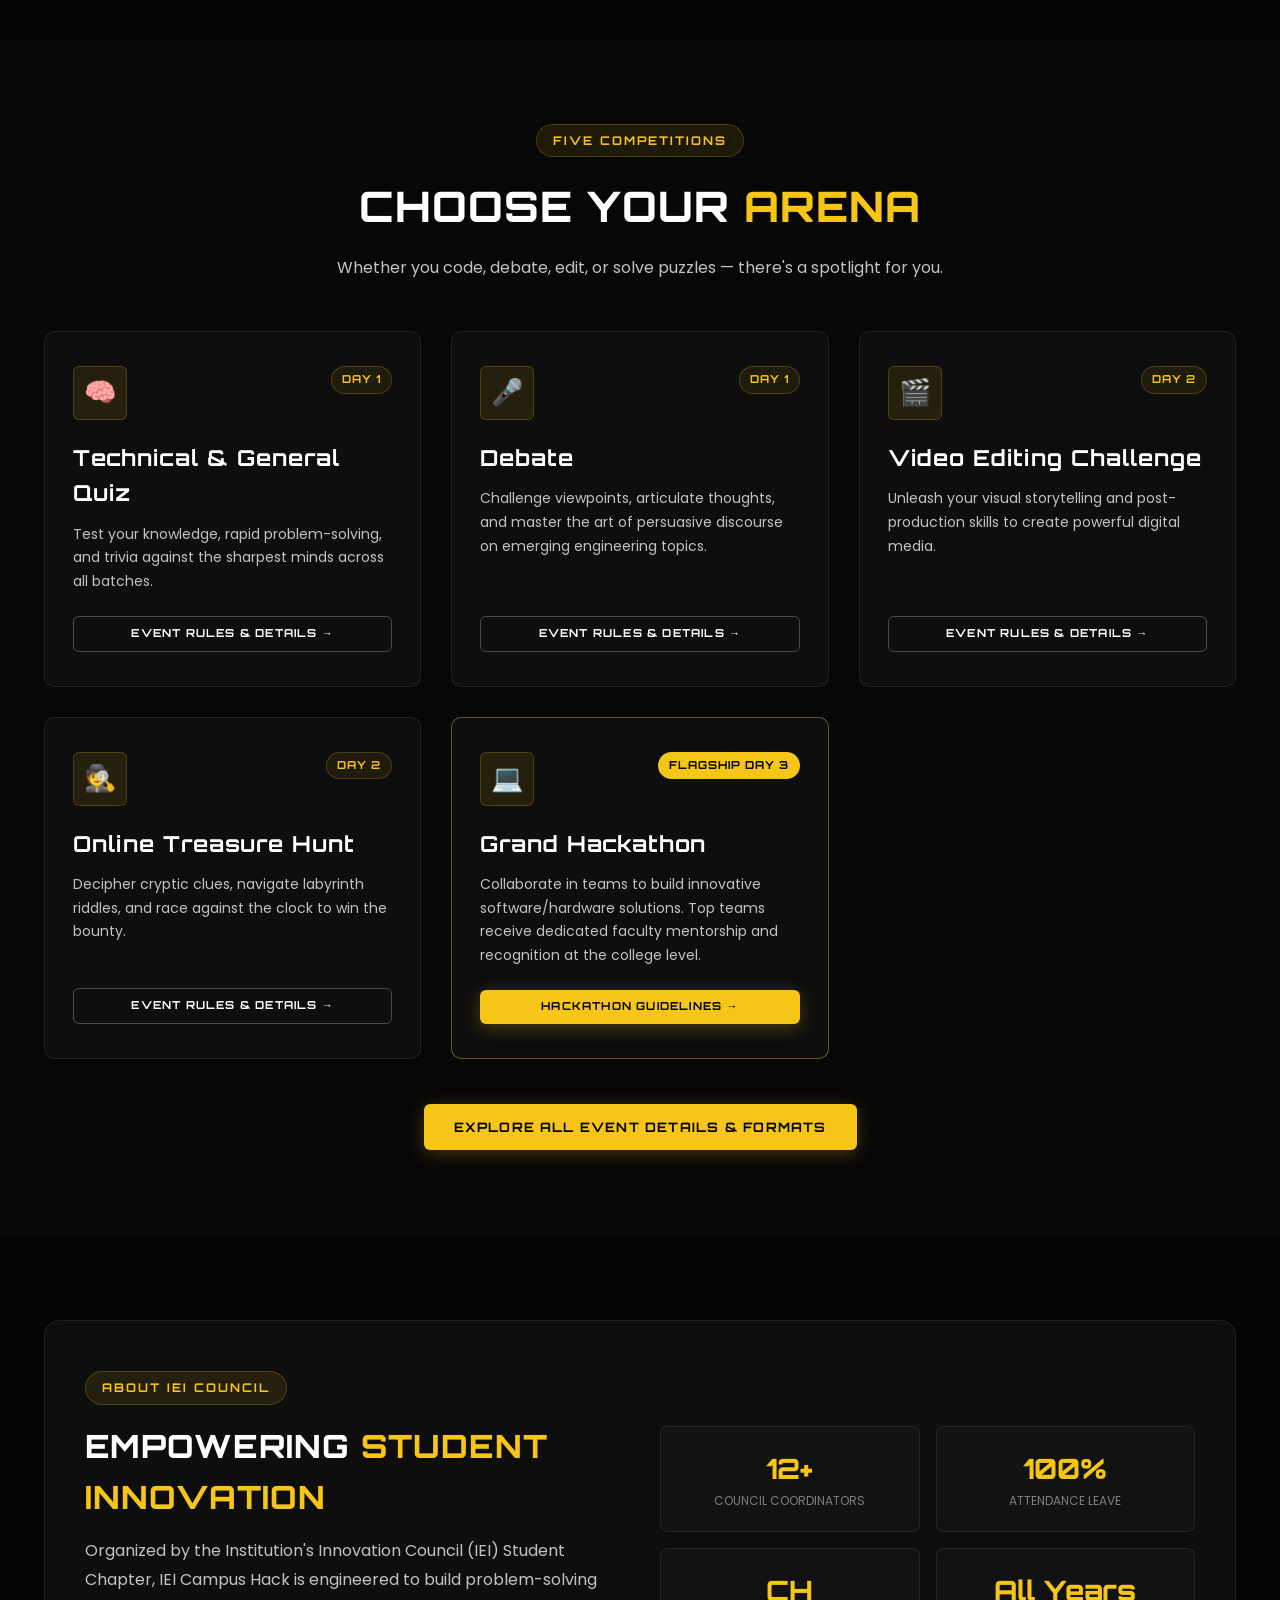
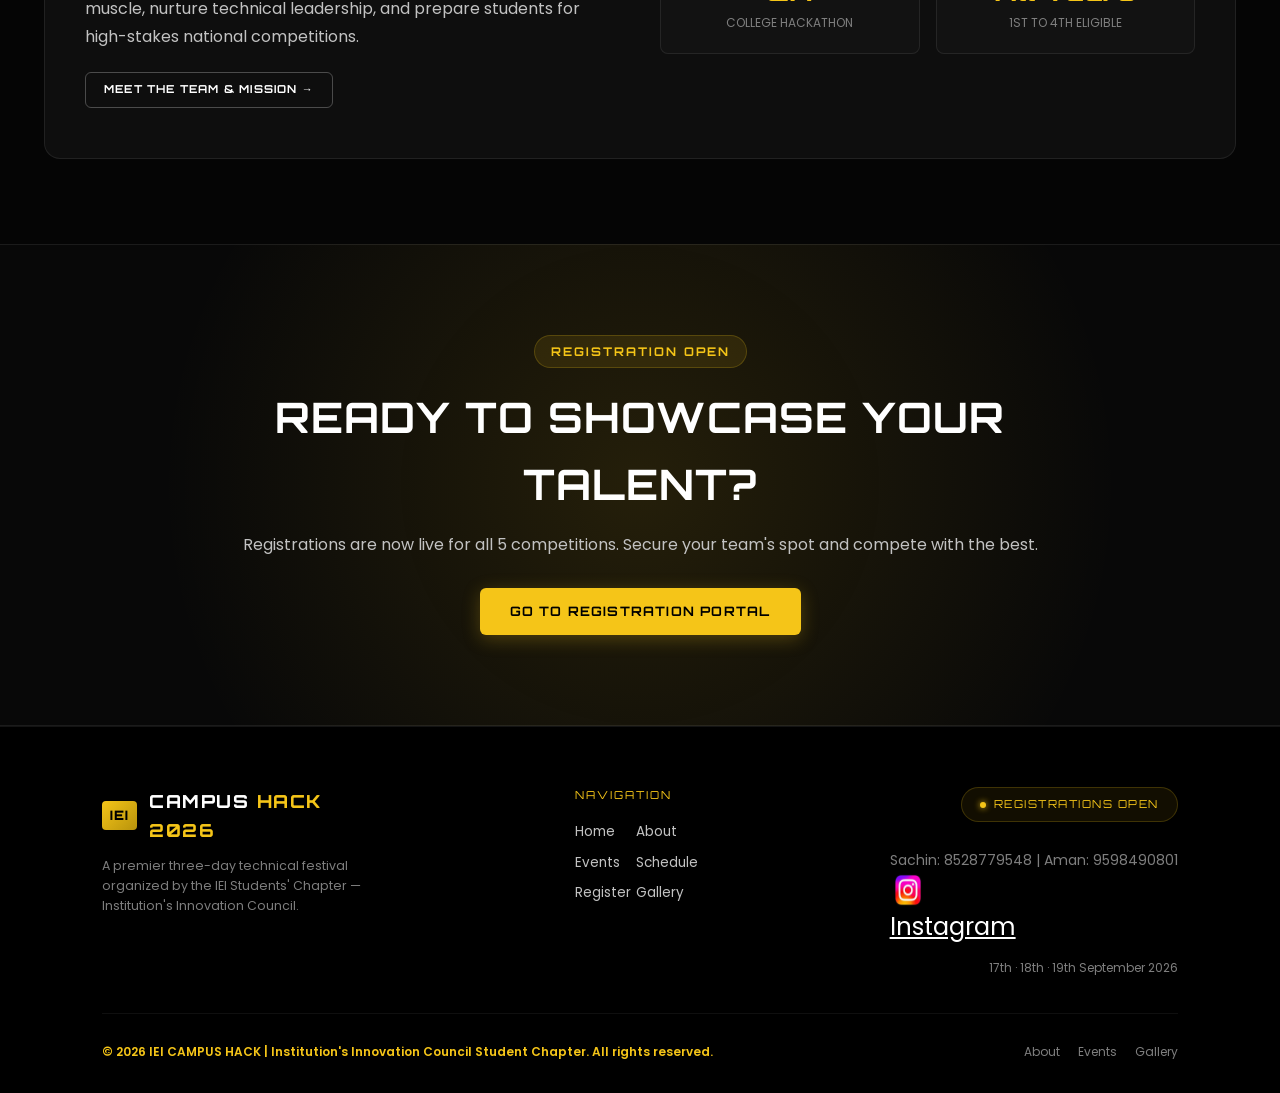
==== commit 72403ca6: "add instra icon" ====
--- a/index.html
+++ b/index.html
@@ -290,7 +290,7 @@
             </div>
             <div class="footer-nav-col">
                 <div class="footer-nav-label">Navigation</div>
-                <ul class="footer-links">
+                <ul class="footer-links" style="display: grid; grid-template-columns: repeat(2, auto); gap: 5px; list-style:none; padding:0;">
                     <li><a href="index.html">Home</a></li>
                     <li><a href="about.html">About</a></li>
                     <li><a href="events.html">Events</a></li>
@@ -305,10 +305,10 @@
                     Registrations Open
                 </div>
                 
-        <div class="footer-contacts" style="margin-top: 15px; font-size: 14px;">
-            <p>Contact: 8528779548 | 9598490801</p>
-            <p><a href="https://www.instagram.com/reck_iei_student_chapter?stkn=MWd0dHAzdjY2enI2cw==" target="_blank" style="color: #fff; text-decoration: underline;">Instagram</a></p>
-        </div>
+                <div class="footer-contacts" style="margin-top: 15px; font-size: 14px;">
+                    <p>Sachin: 8528779548 | Aman: 9598490801</p>
+                    <p><a href="https://www.instagram.com/reck_iei_student_chapter?stkn=MWd0dHAzdjY2enI2cw==" target="_blank" style="color: #fff; text-decoration: underline; font-size: 24px;"><img src="iei/download.jpeg" alt="Instagram" style="width:36px;height:36px;vertical-align:middle;border-radius:8px;"> Instagram</a></p>
+                </div>
 
                 <div class="footer-dates">17th &middot; 18th &middot; 19th September 2026</div>
             </div>
